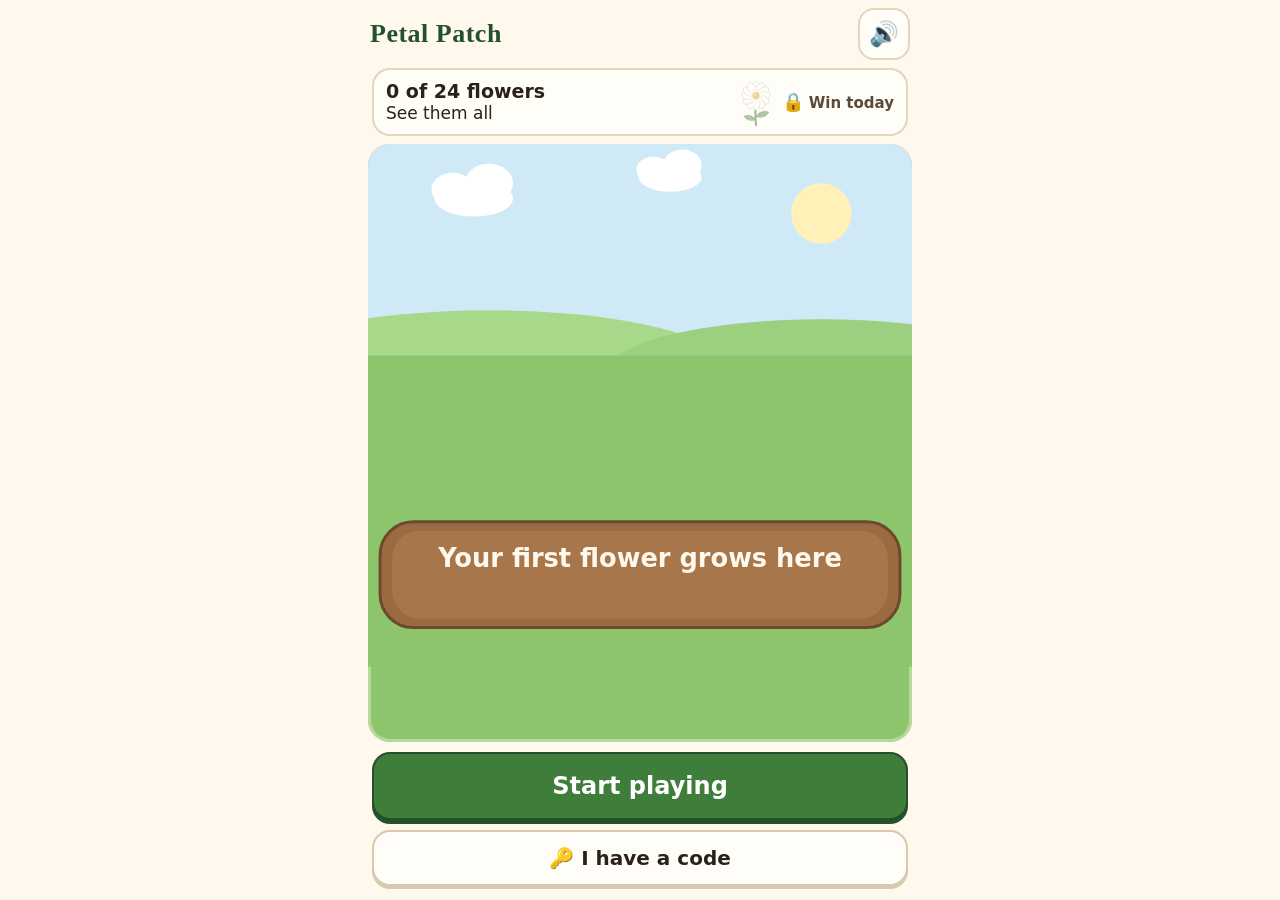
==== index.html @ f28a341d "Publish game files" ====
<!doctype html>
<html lang="en">
<head>
  <meta charset="utf-8">
  <meta name="viewport" content="width=device-width, initial-scale=1, viewport-fit=cover">
  <meta name="theme-color" content="#8cc56b">
  <meta name="robots" content="noindex">
  <title>Petal Patch</title>
  <link rel="icon" href="data:image/svg+xml,<svg xmlns='http://www.w3.org/2000/svg' viewBox='0 0 100 100'><text y='.9em' font-size='90'>🌷</text></svg>">
  <link rel="stylesheet" href="css/style.css">
</head>
<body>
  <div id="app">
    <section id="screen-garden" class="screen" aria-label="Your garden">
      <header class="topbar">
        <h1 class="brand">Petal Patch</h1>
        <div id="streak" class="streak" aria-live="polite"></div>
        <button id="mute-btn" class="icon-btn" aria-label="Sound is on. Tap to turn it off.">🔊</button>
      </header>
      <button id="collection-strip" class="collection-strip" aria-label="Your flower collection"></button>
      <div id="garden-scroll" class="garden-scroll">
        <div id="garden-scene"></div>
      </div>
      <div class="actions">
        <button id="play-btn" class="btn primary big">Start playing</button>
        <div class="row">
          <button id="chest-btn" class="btn chest-btn hidden">🎁 Today's chest</button>
          <button id="code-btn" class="btn">🔑 I have a code</button>
        </div>
      </div>
    </section>

    <section id="screen-play" class="screen hidden" aria-label="Puzzle">
      <header class="topbar">
        <button id="back-btn" class="icon-btn wide" aria-label="Back to the garden">‹ Garden</button>
        <div id="board-title" class="board-title"></div>
        <button id="mute-btn-2" class="icon-btn" aria-label="Sound">🔊</button>
      </header>
      <div class="progress" aria-hidden="true"><div id="progress-fill" class="progress-fill"></div></div>
      <div id="tip" class="tip hidden"></div>
      <div id="board-wrap" class="board-wrap">
        <div id="board" class="board"></div>
      </div>
      <div class="tray-wrap">
        <div id="tray" class="tray" aria-label="Tray"></div>
      </div>
      <div class="play-actions">
        <div id="tiles-left" class="tiles-left"></div>
        <button id="undo-btn" class="btn undo-btn">↶ Undo</button>
      </div>
    </section>

    <div id="overlay" class="overlay hidden" role="dialog" aria-modal="true">
      <div id="sheet" class="sheet"></div>
    </div>
    <div id="fx" class="fx" aria-hidden="true"></div>
  </div>
  <script type="module" src="js/app.js"></script>
</body>
</html>
---- css/style.css ----
/* Petal Patch: warm garden palette, large type, big targets (48px+). */

:root {
  --cream: #fff8ec;
  --paper: #fffdf7;
  --ink: #2b2118;
  --ink-soft: #5a4a3a;
  --leaf: #3f7d3a;
  --leaf-dark: #24502a;
  --grass: #8cc56b;
  --petal: #d9467a;
  --sun: #f5b82e;
  --soil: #7a5230;
  --sky: #cfe9f7;
  --shadow: 0 6px 18px rgba(60, 40, 20, 0.18);
  --emoji: "Apple Color Emoji", "Segoe UI Emoji", "Noto Color Emoji", "Segoe UI Symbol", sans-serif;
  --tile: 60px;
}

* { box-sizing: border-box; }

html, body {
  margin: 0;
  height: 100%;
  background: var(--cream);
  color: var(--ink);
  font-family: system-ui, -apple-system, "Segoe UI", Roboto, Arial, sans-serif;
  font-size: 20px;
  line-height: 1.35;
  -webkit-text-size-adjust: 100%;
  -webkit-tap-highlight-color: transparent;
  overscroll-behavior: none;
}

button {
  font: inherit;
  color: inherit;
  touch-action: manipulation;
  -webkit-user-select: none;
  user-select: none;
  cursor: pointer;
}

.hidden { display: none !important; }

#app {
  height: 100vh;
  height: 100dvh;
  max-width: 560px;
  margin: 0 auto;
  position: relative;
  overflow: hidden;
}

.screen {
  height: 100%;
  display: flex;
  flex-direction: column;
  padding: env(safe-area-inset-top) 0 env(safe-area-inset-bottom);
}

/* ---- top bar ---- */
.topbar {
  display: flex;
  align-items: center;
  gap: 8px;
  padding: 8px 10px;
  min-height: 64px;
}
.brand {
  font-size: 26px;
  margin: 0;
  color: var(--leaf-dark);
  letter-spacing: 0.5px;
  flex: 1;
  font-family: Georgia, "Times New Roman", serif;
}
.streak {
  font-size: 18px;
  font-weight: 700;
  color: var(--ink-soft);
  text-align: right;
  line-height: 1.15;
}
.streak b { color: #c0661a; font-size: 22px; }
.icon-btn {
  min-width: 52px;
  min-height: 52px;
  border-radius: 16px;
  border: 2px solid #e3d6bf;
  background: var(--paper);
  font-size: 24px;
  font-family: var(--emoji), system-ui;
}
.icon-btn.wide { font-family: inherit; font-size: 20px; font-weight: 700; padding: 0 14px; color: var(--leaf-dark); }
.board-title { flex: 1; text-align: center; font-weight: 800; font-size: 20px; color: var(--leaf-dark); }

/* ---- buttons ---- */
.btn {
  min-height: 56px;
  padding: 10px 18px;
  border-radius: 18px;
  border: 2px solid #d9c9ad;
  background: var(--paper);
  font-weight: 700;
  font-size: 20px;
  box-shadow: 0 3px 0 #d9c9ad;
  transition: transform 80ms ease;
}
.btn:active { transform: translateY(2px); box-shadow: 0 1px 0 #d9c9ad; }
.btn:disabled { opacity: 0.45; }
.btn.primary {
  background: var(--leaf);
  border-color: var(--leaf-dark);
  color: #fff;
  box-shadow: 0 4px 0 var(--leaf-dark);
}
.btn.primary:active { box-shadow: 0 1px 0 var(--leaf-dark); }
.btn.big { min-height: 68px; font-size: 24px; width: 100%; }
.btn.gold { background: #ffd65a; border-color: #b8860b; box-shadow: 0 4px 0 #b8860b; color: #3a2a00; }
.btn.link { background: none; border: none; box-shadow: none; color: var(--ink-soft); text-decoration: underline; font-weight: 600; }

.actions {
  padding: 10px 12px 14px;
  display: flex;
  flex-direction: column;
  gap: 10px;
  background: linear-gradient(to bottom, rgba(255, 248, 236, 0), var(--cream) 18%);
}
.actions .row { display: flex; gap: 10px; }
.actions .row .btn { flex: 1; }
.chest-btn { background: #fff1c2; border-color: #d8a92e; box-shadow: 0 3px 0 #d8a92e; animation: nudge 2.4s ease-in-out infinite; }
#play-btn { animation: breathe 2.8s ease-in-out infinite; }

@keyframes breathe { 0%, 100% { transform: scale(1); } 50% { transform: scale(1.025); } }
@keyframes nudge { 0%, 88%, 100% { transform: rotate(0); } 92% { transform: rotate(-3deg); } 96% { transform: rotate(3deg); } }

/* ---- collection strip ---- */
.collection-strip {
  margin: 0 12px 8px;
  padding: 8px 12px;
  min-height: 64px;
  display: flex;
  align-items: center;
  gap: 10px;
  border-radius: 18px;
  border: 2px solid #e3d6bf;
  background: var(--paper);
  text-align: left;
}
.collection-strip .label { flex: 1; font-size: 17px; line-height: 1.2; }
.collection-strip .label b { font-size: 19px; display: block; }
.collection-strip .next { display: flex; align-items: center; gap: 6px; font-size: 15px; font-weight: 700; color: var(--ink-soft); }
.collection-strip svg { width: 40px; height: 48px; }
.locked-flower { opacity: 0.55; filter: saturate(0.7); }
.lock { font-family: var(--emoji); font-size: 18px; }

/* ---- garden ---- */
.garden-scroll {
  flex: 1;
  overflow-y: auto;
  -webkit-overflow-scrolling: touch;
  margin: 0 8px;
  border-radius: 22px;
  box-shadow: inset 0 0 0 3px #b9d89f;
  background: var(--grass);
}
.garden-svg { display: block; }
.bloom { transform-box: fill-box; transform-origin: 50% 100%; animation: bloom 1s cubic-bezier(0.2, 1.5, 0.4, 1) both; }
@keyframes bloom { 0% { transform: scale(0) rotate(-20deg); opacity: 0; } 60% { opacity: 1; } 100% { transform: scale(1) rotate(0); opacity: 1; } }
.visitor.arrive { transform-box: fill-box; transform-origin: 50% 100%; animation: hop 1.2s ease-out 0.4s both; }
@keyframes hop { 0% { transform: translateY(-80px) scale(0.4); opacity: 0; } 50% { transform: translateY(6px) scale(1.1); opacity: 1; } 70% { transform: translateY(-10px); } 100% { transform: none; } }
.firefly { animation: twinkle 3s ease-in-out infinite; }
@keyframes twinkle { 0%, 100% { opacity: 0.2; } 50% { opacity: 1; } }

/* ---- play screen ---- */
.progress { height: 12px; margin: 0 14px; background: #eadfca; border-radius: 6px; overflow: hidden; }
.progress-fill { height: 100%; width: 0; background: linear-gradient(90deg, #7cc35a, #3f7d3a); border-radius: 6px; transition: width 300ms ease; }
.tip {
  margin: 8px 14px 0;
  padding: 10px 14px;
  background: #fff1c2;
  border: 2px solid #e8c45a;
  border-radius: 16px;
  font-size: 19px;
  font-weight: 600;
  text-align: center;
}
.board-wrap { flex: 1; position: relative; display: flex; align-items: center; justify-content: center; padding: 8px; min-height: 0; }
.board { position: relative; }

.tile {
  position: absolute;
  width: var(--tile);
  height: var(--tile);
  padding: 0;
  border-radius: 22%;
  border: 2px solid rgba(70, 45, 20, 0.35);
  background: var(--bg, #fff);
  box-shadow: 0 5px 0 rgba(110, 74, 40, 0.55), 0 7px 10px rgba(60, 40, 20, 0.25);
  display: flex;
  align-items: center;
  justify-content: center;
  transition: filter 220ms ease, transform 160ms ease, opacity 160ms ease;
}
.tile .face, .slot-tile .face {
  font-family: var(--emoji);
  font-size: calc(var(--tile) * 0.62);
  line-height: 1;
  pointer-events: none;
}
.tile.covered { filter: brightness(0.66) saturate(0.5); }
.tile.exposed:active { transform: scale(0.94); }
.tile.gone { opacity: 0; pointer-events: none; transform: scale(0.6); }
.tile.reveal { animation: reveal 380ms ease-out; }
@keyframes reveal { 0% { filter: brightness(0.66) saturate(0.5); transform: scale(0.96); } 60% { transform: scale(1.06); } 100% { filter: none; transform: none; } }
.tile.shake { animation: shake 300ms ease; }
@keyframes shake { 0%, 100% { transform: translateX(0); } 25% { transform: translateX(-4px); } 75% { transform: translateX(4px); } }
.board.teach .tile.exposed { animation: glow 1.6s ease-in-out infinite; }
@keyframes glow { 0%, 100% { box-shadow: 0 5px 0 rgba(110, 74, 40, 0.55), 0 0 0 0 rgba(245, 184, 46, 0); } 50% { box-shadow: 0 5px 0 rgba(110, 74, 40, 0.55), 0 0 0 6px rgba(245, 184, 46, 0.7); } }

.tray-wrap { padding: 6px 10px 4px; }
.tray {
  --slot: 46px;
  display: grid;
  grid-template-columns: repeat(7, var(--slot));
  justify-content: center;
  gap: 5px;
  padding: 8px;
  border-radius: 20px;
  background: #b98a5a;
  box-shadow: inset 0 4px 0 rgba(0, 0, 0, 0.18), 0 2px 0 #8a6238;
  border: 2px solid #8a6238;
}
.tray.danger { background: #c9705a; border-color: #9a4030; }
.tray.shake { animation: shake 400ms ease; }
.slot {
  width: var(--slot);
  height: var(--slot);
  border-radius: 14px;
  background: rgba(70, 40, 15, 0.28);
  position: relative;
}
.slot-tile {
  --tile: var(--slot);
  position: absolute;
  inset: 0;
  border-radius: 14px;
  background: var(--bg, #fff);
  border: 2px solid rgba(70, 45, 20, 0.35);
  display: flex;
  align-items: center;
  justify-content: center;
}
.slot-tile .face { font-size: calc(var(--slot) * 0.66); }
.slot-tile.pop { animation: pop 340ms ease-in forwards; z-index: 3; }
@keyframes pop { 0% { transform: scale(1); } 40% { transform: scale(1.3); filter: brightness(1.25); } 100% { transform: scale(0); opacity: 0; } }

.play-actions { display: flex; align-items: center; gap: 10px; padding: 8px 12px 12px; }
.tiles-left { flex: 1; font-size: 18px; color: var(--ink-soft); font-weight: 600; }
.undo-btn { min-width: 150px; }

/* ---- overlay sheets ---- */
.overlay {
  position: absolute;
  inset: 0;
  background: rgba(43, 33, 24, 0.45);
  display: flex;
  align-items: flex-end;
  justify-content: center;
  z-index: 50;
  animation: fade 200ms ease;
}
@keyframes fade { from { opacity: 0; } to { opacity: 1; } }
.sheet {
  width: 100%;
  max-height: 92%;
  overflow-y: auto;
  background: var(--paper);
  border-radius: 28px 28px 0 0;
  padding: 22px 20px calc(20px + env(safe-area-inset-bottom));
  box-shadow: var(--shadow);
  text-align: center;
  animation: rise 320ms cubic-bezier(0.2, 1.2, 0.4, 1);
}
@keyframes rise { from { transform: translateY(40%); } to { transform: none; } }
.sheet h2 { font-size: 30px; margin: 4px 0 10px; color: var(--leaf-dark); font-family: Georgia, "Times New Roman", serif; }
.sheet p { margin: 8px 0; font-size: 20px; }
.sheet .big-flower { width: 140px; height: 168px; }
.sheet .stack { display: flex; flex-direction: column; gap: 10px; margin-top: 16px; }
.sheet .row2 { display: flex; gap: 10px; }
.sheet .row2 .btn { flex: 1; }
.sheet .note { font-size: 17px; color: var(--ink-soft); }
.sheet .news { background: #f1f8e9; border: 2px solid #b9d89f; border-radius: 16px; padding: 10px 12px; margin: 10px 0; font-weight: 600; }
.sheet .news.gold { background: #fff6d0; border-color: #e8c45a; }
.sheet .flower-row { display: flex; justify-content: center; gap: 6px; }
.sheet .flower-row svg { width: 110px; height: 132px; }

.sphinx { width: 200px; height: 150px; }
.riddle {
  font-size: 24px;
  font-weight: 700;
  line-height: 1.3;
  background: #fff6e0;
  border: 2px dashed #d9b86a;
  border-radius: 18px;
  padding: 14px;
  margin: 10px 0;
}
.draft-tag {
  display: inline-block;
  font-size: 13px;
  font-weight: 800;
  letter-spacing: 1px;
  color: #fff;
  background: #c0392b;
  border-radius: 6px;
  padding: 2px 8px;
  margin-bottom: 6px;
}
.answer-row { display: flex; gap: 12px; }
.answer-row .btn { flex: 1; min-height: 72px; font-size: 26px; }
.verdict { font-size: 26px; font-weight: 800; margin: 6px 0; }
.verdict.good { color: var(--leaf); }
.verdict.soft { color: #b0562a; }
.chest { width: 150px; height: 125px; }
.chest.open .chest-glow { animation: glowpulse 1.2s ease-in-out infinite; transform-origin: 60px 46px; }
@keyframes glowpulse { 0%, 100% { opacity: 0.6; } 50% { opacity: 1; } }
.visitor-big { font-family: var(--emoji); font-size: 72px; line-height: 1.1; animation: hop 1s ease-out both; }

.code-input {
  width: 100%;
  min-height: 64px;
  font-size: 28px;
  font-weight: 800;
  text-align: center;
  letter-spacing: 2px;
  text-transform: uppercase;
  border: 3px solid #d9c9ad;
  border-radius: 18px;
  padding: 8px;
  background: #fff;
  color: var(--ink);
}
.code-input:focus { outline: none; border-color: var(--leaf); }
.msg-bad { color: #a8321f; font-weight: 700; }

/* collection */
.set-block { text-align: left; margin: 14px 0; }
.set-block h3 { margin: 0 0 6px; font-size: 21px; }
.set-block h3 small { font-weight: 600; color: var(--ink-soft); font-size: 16px; }
.set-grid { display: grid; grid-template-columns: repeat(4, 1fr); gap: 6px; }
.set-grid figure { margin: 0; text-align: center; font-size: 14px; line-height: 1.15; font-weight: 600; }
.set-grid svg { width: 100%; height: auto; max-height: 90px; }
.set-grid .unknown { opacity: 0.3; filter: grayscale(1); }
.visitor-grid { display: flex; flex-wrap: wrap; gap: 6px; font-family: var(--emoji); font-size: 36px; }
.visitor-grid .unknown { opacity: 0.2; filter: grayscale(1); }

/* effects */
.fx { position: absolute; inset: 0; pointer-events: none; z-index: 60; overflow: hidden; }
.spark { position: absolute; width: 14px; height: 14px; border-radius: 50% 0; }
.petal-fall { position: absolute; top: -30px; width: 18px; height: 12px; border-radius: 50% 50% 50% 0; animation: fall linear forwards; }
@keyframes fall { to { transform: translateY(110vh) rotate(720deg); } }
.cheer {
  position: absolute;
  font-size: 30px;
  font-weight: 900;
  color: #fff;
  -webkit-text-stroke: 1.5px #7a3a12;
  text-shadow: 0 3px 0 #7a3a12;
  animation: cheer 900ms ease-out forwards;
  white-space: nowrap;
  font-family: Georgia, "Times New Roman", serif;
}
@keyframes cheer { 0% { transform: translate(-50%, 10px) scale(0.6); opacity: 0; } 25% { transform: translate(-50%, -6px) scale(1.15); opacity: 1; } 100% { transform: translate(-50%, -46px) scale(1); opacity: 0; } }

@media (prefers-reduced-motion: reduce) {
  *, *::before, *::after { animation-duration: 1ms !important; animation-iteration-count: 1 !important; transition-duration: 1ms !important; }
}

@media (max-height: 640px) {
  .topbar { min-height: 56px; padding: 4px 10px; }
  .collection-strip { min-height: 56px; }
}
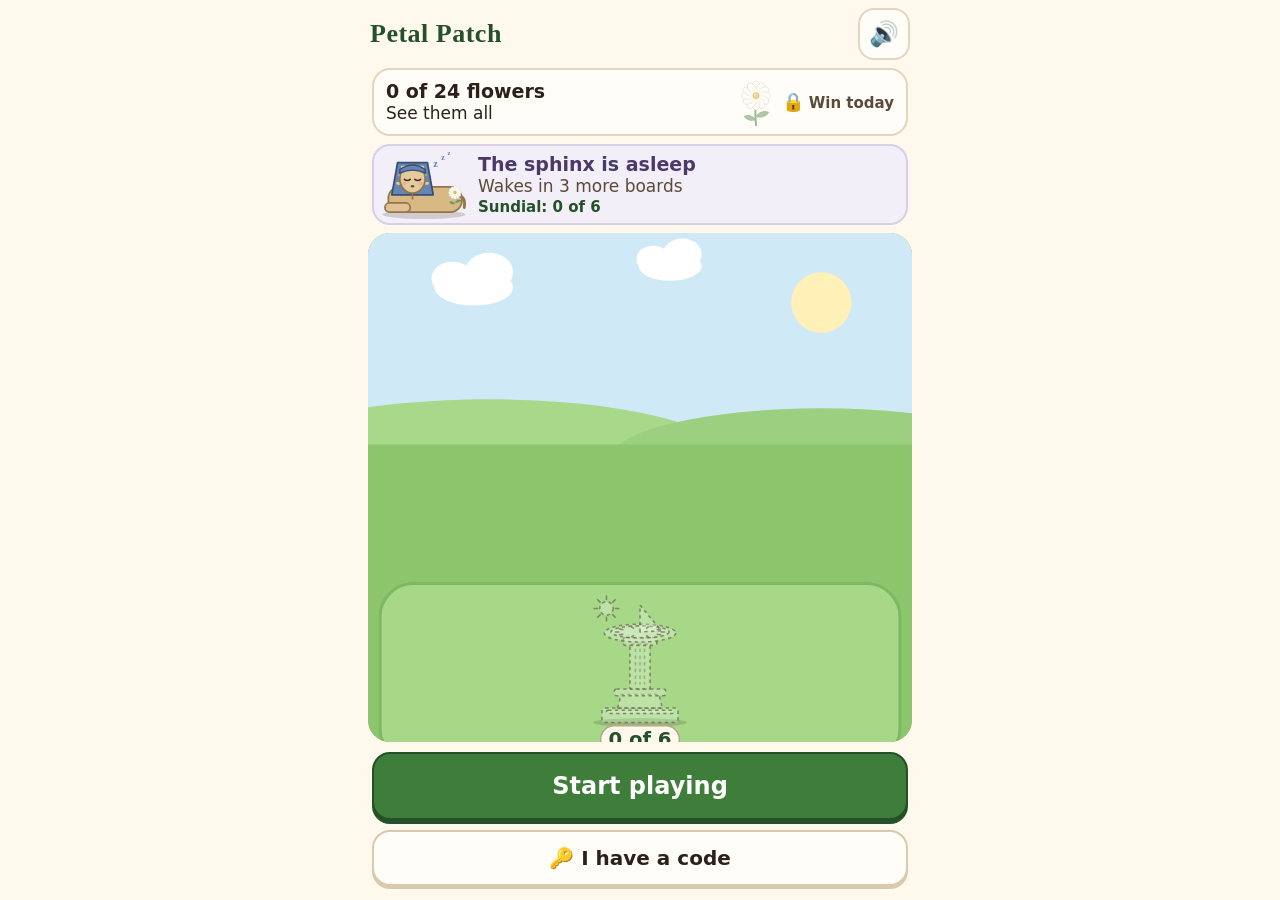
==== commit 86c28179: "Publish game files" ====
--- a/index.html
+++ b/index.html
@@ -18,6 +18,7 @@
         <button id="mute-btn" class="icon-btn" aria-label="Sound is on. Tap to turn it off.">🔊</button>
       </header>
       <button id="collection-strip" class="collection-strip" aria-label="Your flower collection"></button>
+      <button id="sphinx-btn" class="sphinx-strip" aria-label="The garden sphinx"></button>
       <div id="garden-scroll" class="garden-scroll">
         <div id="garden-scene"></div>
       </div>
--- a/css/style.css
+++ b/css/style.css
@@ -155,6 +155,56 @@
 .locked-flower { opacity: 0.55; filter: saturate(0.7); }
 .lock { font-family: var(--emoji); font-size: 18px; }
 
+/* ---- sphinx corner ---- */
+.sphinx-strip {
+  margin: 0 12px 8px;
+  padding: 4px 12px 4px 4px;
+  min-height: 76px;
+  display: flex;
+  align-items: center;
+  gap: 8px;
+  border-radius: 18px;
+  border: 2px solid #d9cfe6;
+  background: #f3eff8;
+  text-align: left;
+}
+.sphinx-strip .sphinx { width: 92px; height: 69px; flex: none; }
+.sphinx-strip .sx-text { flex: 1; display: flex; flex-direction: column; line-height: 1.2; font-size: 17px; color: var(--ink-soft); }
+.sphinx-strip .sx-text b { font-size: 19px; color: #4a3a6a; }
+.sphinx-strip .sx-text small { font-size: 15px; font-weight: 700; color: var(--leaf-dark); margin-top: 2px; }
+.sphinx-strip.awake {
+  background: #fff1c2;
+  border-color: #d8a92e;
+  box-shadow: 0 3px 0 #d8a92e;
+  animation: awakeglow 2.2s ease-in-out infinite;
+}
+.sphinx-strip.awake .sx-text b { color: #8a4a00; font-size: 21px; }
+.sphinx-strip.awake .sphinx { animation: bob 1.8s ease-in-out infinite; }
+.sphinx-strip:active { transform: translateY(2px); }
+@keyframes awakeglow { 0%, 100% { box-shadow: 0 3px 0 #d8a92e, 0 0 0 0 rgba(245, 184, 46, 0); } 50% { box-shadow: 0 3px 0 #d8a92e, 0 0 0 6px rgba(245, 184, 46, 0.45); } }
+@keyframes bob { 0%, 100% { transform: translateY(0); } 50% { transform: translateY(-4px); } }
+.sphinx.asleep { filter: saturate(0.75); }
+.zzz text { animation: zfloat 3s ease-in-out infinite; }
+.zzz text:nth-child(2) { animation-delay: 0.5s; }
+.zzz text:nth-child(3) { animation-delay: 1s; }
+@keyframes zfloat { 0%, 100% { opacity: 0.25; } 50% { opacity: 1; } }
+
+/* ---- sculptures ---- */
+.sc-ghost { opacity: 0.7; }
+.sc-ghost * { fill: rgba(255, 255, 255, 0.35); stroke: #6b6355; stroke-dasharray: 3 3; stroke-width: 1.4; }
+.sc-new { transform-box: fill-box; transform-origin: 50% 100%; animation: drop 0.9s cubic-bezier(0.2, 1.4, 0.4, 1) 0.35s both; }
+@keyframes drop { 0% { transform: translateY(-40px); opacity: 0; } 60% { opacity: 1; } 100% { transform: none; opacity: 1; } }
+.sheet .sx-pair { display: flex; justify-content: center; align-items: flex-end; gap: 4px; }
+.sheet .sx-pair .sphinx { width: 170px; height: 128px; }
+.sheet .sx-goal { width: 90px; height: 108px; }
+.sheet .sx-art .sculpture { width: 150px; height: 180px; }
+.sheet .sx-visit { animation: nudge 2.4s ease-in-out infinite; }
+.sheet .news.sphinx-news { background: #fff1c2; border-color: #d8a92e; }
+.sculpture-grid { display: grid; grid-template-columns: repeat(3, 1fr); gap: 8px; }
+.sculpture-grid figure { margin: 0; text-align: center; font-size: 16px; line-height: 1.25; font-weight: 600; color: var(--ink-soft); }
+.sculpture-grid figure b { color: var(--ink); font-size: 17px; }
+.sculpture-grid svg { width: 100%; height: auto; max-height: 120px; }
+
 /* ---- garden ---- */
 .garden-scroll {
   flex: 1;
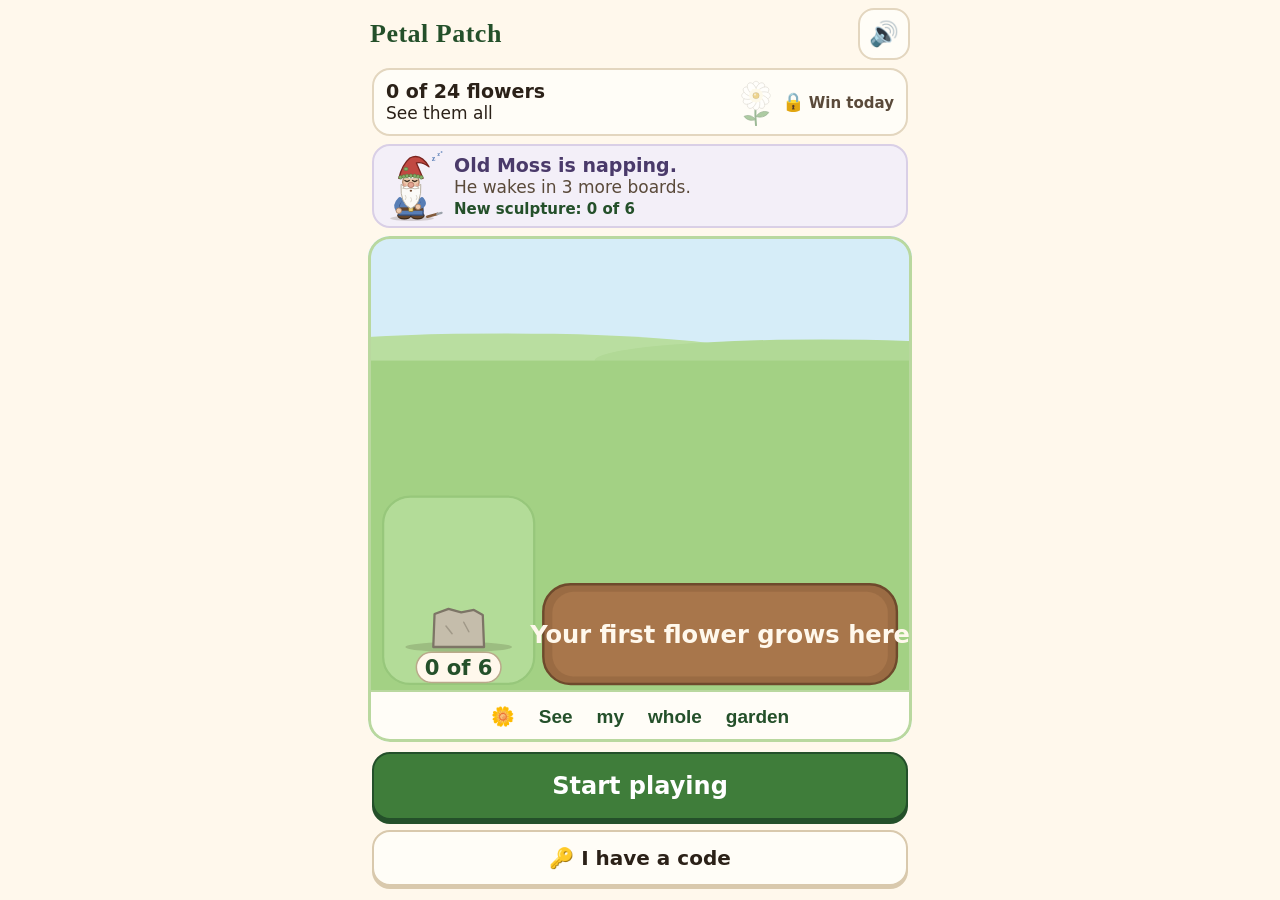
==== commit 16c0630d: "Publish game files" ====
--- a/index.html
+++ b/index.html
@@ -18,9 +18,10 @@
         <button id="mute-btn" class="icon-btn" aria-label="Sound is on. Tap to turn it off.">🔊</button>
       </header>
       <button id="collection-strip" class="collection-strip" aria-label="Your flower collection"></button>
-      <button id="sphinx-btn" class="sphinx-strip" aria-label="The garden sphinx"></button>
+      <button id="sphinx-btn" class="sphinx-strip" aria-label="Old Moss the garden gnome"></button>
       <div id="garden-scroll" class="garden-scroll">
         <div id="garden-scene"></div>
+        <button id="whole-btn" class="whole-btn">🌼 See my whole garden</button>
       </div>
       <div class="actions">
         <button id="play-btn" class="btn primary big">Start playing</button>
@@ -51,6 +52,19 @@
       </div>
     </section>
 
+    <section id="screen-whole" class="screen whole hidden" aria-label="Your whole garden">
+      <header class="topbar">
+        <div class="whole-title"><b>My whole garden</b><span id="whole-count"></span></div>
+        <button id="whole-close" class="icon-btn wide" aria-label="Close the whole garden">✕ Close</button>
+      </header>
+      <p class="whole-hint">Tap anything to see its name.</p>
+      <div id="whole-scroll" class="whole-scroll">
+        <div id="whole-scene"></div>
+        <div id="whole-name" class="whole-name hidden" aria-live="polite"></div>
+        <button id="whole-close-2" class="btn primary big whole-close-2">Back to my garden</button>
+      </div>
+    </section>
+
     <div id="overlay" class="overlay hidden" role="dialog" aria-modal="true">
       <div id="sheet" class="sheet"></div>
     </div>
--- a/css/style.css
+++ b/css/style.css
@@ -155,7 +155,7 @@
 .locked-flower { opacity: 0.55; filter: saturate(0.7); }
 .lock { font-family: var(--emoji); font-size: 18px; }
 
-/* ---- sphinx corner ---- */
+/* ---- the question-asker's corner (Old Moss in the garden skin) ---- */
 .sphinx-strip {
   margin: 0 12px 8px;
   padding: 4px 12px 4px 4px;
@@ -168,7 +168,7 @@
   background: #f3eff8;
   text-align: left;
 }
-.sphinx-strip .sphinx { width: 92px; height: 69px; flex: none; }
+.sphinx-strip .gnome { width: 68px; height: 72px; flex: none; }
 .sphinx-strip .sx-text { flex: 1; display: flex; flex-direction: column; line-height: 1.2; font-size: 17px; color: var(--ink-soft); }
 .sphinx-strip .sx-text b { font-size: 19px; color: #4a3a6a; }
 .sphinx-strip .sx-text small { font-size: 15px; font-weight: 700; color: var(--leaf-dark); margin-top: 2px; }
@@ -179,23 +179,27 @@
   animation: awakeglow 2.2s ease-in-out infinite;
 }
 .sphinx-strip.awake .sx-text b { color: #8a4a00; font-size: 21px; }
-.sphinx-strip.awake .sphinx { animation: bob 1.8s ease-in-out infinite; }
+.sphinx-strip.awake .gnome { animation: bob 1.8s ease-in-out infinite; }
 .sphinx-strip:active { transform: translateY(2px); }
 @keyframes awakeglow { 0%, 100% { box-shadow: 0 3px 0 #d8a92e, 0 0 0 0 rgba(245, 184, 46, 0); } 50% { box-shadow: 0 3px 0 #d8a92e, 0 0 0 6px rgba(245, 184, 46, 0.45); } }
 @keyframes bob { 0%, 100% { transform: translateY(0); } 50% { transform: translateY(-4px); } }
-.sphinx.asleep { filter: saturate(0.75); }
+.gnome.asleep { filter: saturate(0.8); }
 .zzz text { animation: zfloat 3s ease-in-out infinite; }
 .zzz text:nth-child(2) { animation-delay: 0.5s; }
 .zzz text:nth-child(3) { animation-delay: 1s; }
 @keyframes zfloat { 0%, 100% { opacity: 0.25; } 50% { opacity: 1; } }
 
 /* ---- sculptures ---- */
-.sc-ghost { opacity: 0.7; }
-.sc-ghost * { fill: rgba(255, 255, 255, 0.35); stroke: #6b6355; stroke-dasharray: 3 3; stroke-width: 1.4; }
 .sc-new { transform-box: fill-box; transform-origin: 50% 100%; animation: drop 0.9s cubic-bezier(0.2, 1.4, 0.4, 1) 0.35s both; }
 @keyframes drop { 0% { transform: translateY(-40px); opacity: 0; } 60% { opacity: 1; } 100% { transform: none; opacity: 1; } }
 .sheet .sx-pair { display: flex; justify-content: center; align-items: flex-end; gap: 4px; }
-.sheet .sx-pair .sphinx { width: 170px; height: 128px; }
+.sheet .sx-pair .gnome { width: 124px; height: 130px; }
+.sheet > .gnome { width: 110px; height: 115px; }
+.sheet .sx-art .covered.shiver { animation: shiver 0.5s ease-in-out 0.3s 2; transform-origin: 50% 100%; }
+@keyframes shiver { 0%, 100% { transform: rotate(0); } 25% { transform: rotate(-3deg); } 75% { transform: rotate(3deg); } }
+.sheet .sx-art .unveil { animation: unveil 0.8s cubic-bezier(0.2, 1.4, 0.4, 1) both; }
+@keyframes unveil { 0% { transform: scale(0.6); opacity: 0; } 100% { transform: none; opacity: 1; } }
+.sheet .reveal-name { font-size: 34px; margin: 6px 0 4px; }
 .sheet .sx-goal { width: 90px; height: 108px; }
 .sheet .sx-art .sculpture { width: 150px; height: 180px; }
 .sheet .sx-visit { animation: nudge 2.4s ease-in-out infinite; }
@@ -204,18 +208,63 @@
 .sculpture-grid figure { margin: 0; text-align: center; font-size: 16px; line-height: 1.25; font-weight: 600; color: var(--ink-soft); }
 .sculpture-grid figure b { color: var(--ink); font-size: 17px; }
 .sculpture-grid svg { width: 100%; height: auto; max-height: 120px; }
+.sculpture-grid .covered.unknown { opacity: 0.35; }
 
 /* ---- garden ---- */
 .garden-scroll {
   flex: 1;
-  overflow-y: auto;
-  -webkit-overflow-scrolling: touch;
+  min-height: 120px;
+  position: relative;
+  overflow: hidden;
   margin: 0 8px;
   border-radius: 22px;
-  box-shadow: inset 0 0 0 3px #b9d89f;
-  background: var(--grass);
-}
+  background: #d6edf8;
+  cursor: pointer;
+}
+.garden-scroll::after { content: ""; position: absolute; inset: 0; border-radius: 22px; box-shadow: inset 0 0 0 3px #b9d89f; pointer-events: none; }
+#garden-scene { position: absolute; inset: 0 0 52px 0; }
+#garden-scene .garden-svg { width: 100%; height: 100%; }
 .garden-svg { display: block; }
+.whole-btn {
+  position: absolute;
+  left: 0;
+  right: 0;
+  bottom: 0;
+  height: 52px;
+  border: none;
+  border-top: 2px solid #b9d89f;
+  background: var(--paper);
+  color: var(--leaf-dark);
+  font-size: 19px;
+  font-weight: 800;
+  font-family: var(--emoji), system-ui;
+}
+.whole-btn:active { background: #f1f8e9; }
+.whole-btn.news { animation: nudge 2.4s ease-in-out infinite; background: #fff1c2; border-color: #d8a92e; }
+
+/* ---- the whole garden ---- */
+.screen.whole { position: absolute; inset: 0; z-index: 40; background: var(--cream); }
+.whole-title { flex: 1; display: flex; flex-direction: column; line-height: 1.2; }
+.whole-title b { font-size: 24px; color: var(--leaf-dark); font-family: Georgia, "Times New Roman", serif; }
+.whole-title span { font-size: 16px; color: var(--ink-soft); font-weight: 600; }
+.whole-hint { margin: 0 14px 6px; font-size: 16px; color: var(--ink-soft); }
+.whole-scroll { flex: 1; overflow-y: auto; -webkit-overflow-scrolling: touch; position: relative; padding: 0 8px 16px; }
+#whole-scene { border-radius: 22px; overflow: hidden; box-shadow: inset 0 0 0 3px #b9d89f; background: #d6edf8; }
+#whole-scene .item { cursor: pointer; }
+.whole-name {
+  position: absolute;
+  transform: translate(-50%, -100%);
+  background: var(--ink);
+  color: #fff;
+  font-weight: 800;
+  font-size: 19px;
+  padding: 6px 14px;
+  border-radius: 14px;
+  white-space: nowrap;
+  pointer-events: none;
+  z-index: 2;
+}
+.whole-close-2 { margin-top: 12px; }
 .bloom { transform-box: fill-box; transform-origin: 50% 100%; animation: bloom 1s cubic-bezier(0.2, 1.5, 0.4, 1) both; }
 @keyframes bloom { 0% { transform: scale(0) rotate(-20deg); opacity: 0; } 60% { opacity: 1; } 100% { transform: scale(1) rotate(0); opacity: 1; } }
 .visitor.arrive { transform-box: fill-box; transform-origin: 50% 100%; animation: hop 1.2s ease-out 0.4s both; }
@@ -346,7 +395,7 @@
 .sheet .flower-row { display: flex; justify-content: center; gap: 6px; }
 .sheet .flower-row svg { width: 110px; height: 132px; }
 
-.sphinx { width: 200px; height: 150px; }
+.gnome { width: 124px; height: 130px; }
 .riddle {
   font-size: 24px;
   font-weight: 700;
@@ -428,7 +477,11 @@
   *, *::before, *::after { animation-duration: 1ms !important; animation-iteration-count: 1 !important; transition-duration: 1ms !important; }
 }
 
-@media (max-height: 640px) {
+@media (max-height: 700px) {
   .topbar { min-height: 56px; padding: 4px 10px; }
-  .collection-strip { min-height: 56px; }
-}
+  .collection-strip { min-height: 56px; margin-bottom: 6px; }
+  .sphinx-strip { min-height: 64px; margin-bottom: 6px; }
+  .sphinx-strip .gnome { width: 56px; height: 60px; }
+  .actions { padding: 8px 12px 10px; gap: 8px; }
+  .btn.big { min-height: 60px; }
+}
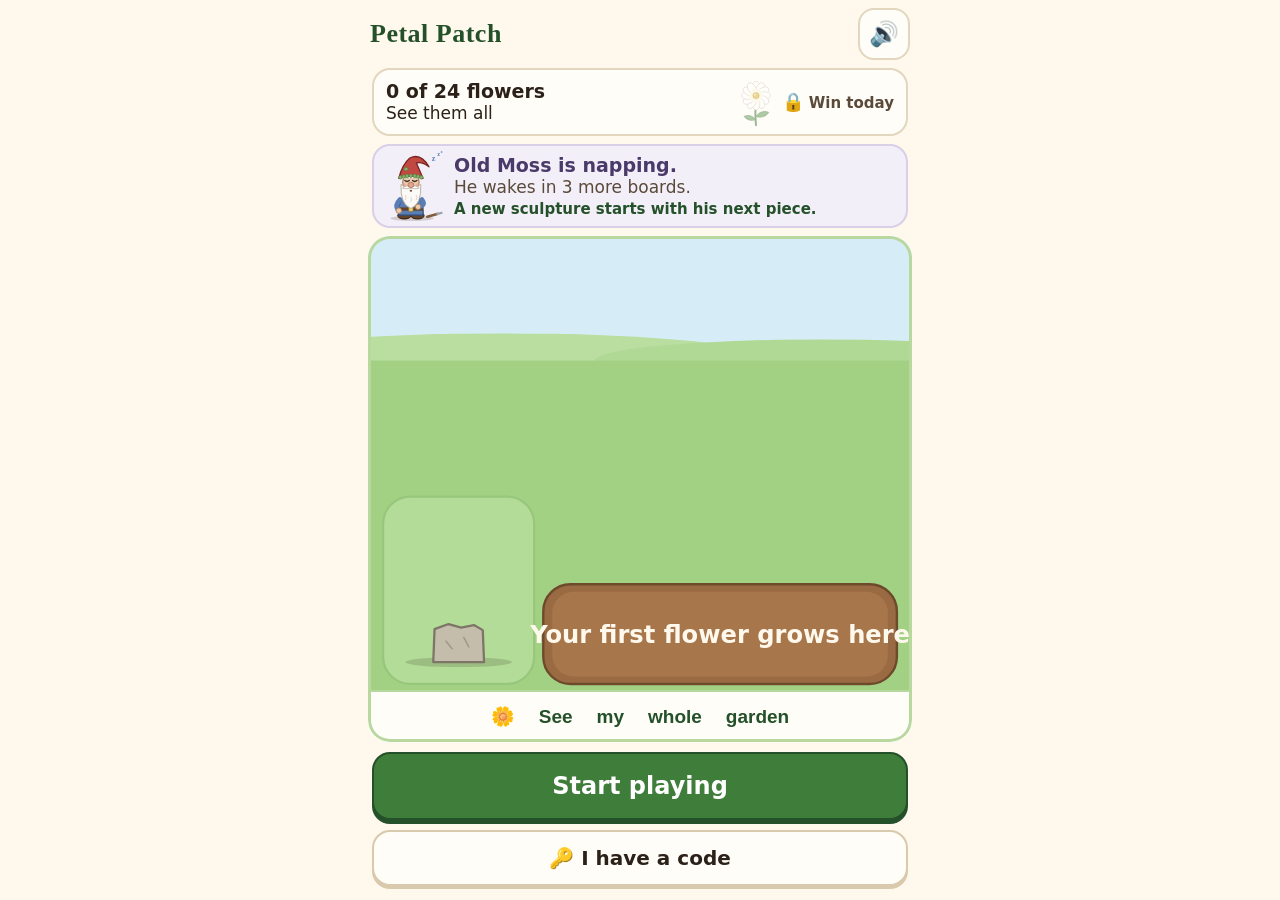
==== commit 57f9cba9: "Publish game files" ====
--- a/index.html
+++ b/index.html
@@ -10,10 +10,15 @@
   <link rel="stylesheet" href="css/style.css">
 </head>
 <body>
+  <div id="test-banner" class="test-banner hidden" role="status">
+    <span><b>Test mode</b> <span id="test-day"></span></span>
+    <button id="test-tools" class="test-btn">Tools</button>
+    <button id="test-exit" class="test-btn">Exit</button>
+  </div>
   <div id="app">
     <section id="screen-garden" class="screen" aria-label="Your garden">
       <header class="topbar">
-        <h1 class="brand">Petal Patch</h1>
+        <h1 id="brand" class="brand">Petal Patch</h1>
         <div id="streak" class="streak" aria-live="polite"></div>
         <button id="mute-btn" class="icon-btn" aria-label="Sound is on. Tap to turn it off.">🔊</button>
       </header>
@@ -54,7 +59,7 @@
 
     <section id="screen-whole" class="screen whole hidden" aria-label="Your whole garden">
       <header class="topbar">
-        <div class="whole-title"><b>My whole garden</b><span id="whole-count"></span></div>
+        <div class="whole-title"><b>My whole garden</b></div>
         <button id="whole-close" class="icon-btn wide" aria-label="Close the whole garden">✕ Close</button>
       </header>
       <p class="whole-hint">Tap anything to see its name.</p>
--- a/css/style.css
+++ b/css/style.css
@@ -68,6 +68,8 @@
   min-height: 64px;
 }
 .brand {
+  -webkit-user-select: none;
+  user-select: none;
   font-size: 26px;
   margin: 0;
   color: var(--leaf-dark);
@@ -192,6 +194,7 @@
 /* ---- sculptures ---- */
 .sc-new { transform-box: fill-box; transform-origin: 50% 100%; animation: drop 0.9s cubic-bezier(0.2, 1.4, 0.4, 1) 0.35s both; }
 @keyframes drop { 0% { transform: translateY(-40px); opacity: 0; } 60% { opacity: 1; } 100% { transform: none; opacity: 1; } }
+.sc-grow { transform-box: fill-box; transform-origin: 50% 100%; animation: grow 1.2s ease-out 0.35s both; }
 .sheet .sx-pair { display: flex; justify-content: center; align-items: flex-end; gap: 4px; }
 .sheet .sx-pair .gnome { width: 124px; height: 130px; }
 .sheet > .gnome { width: 110px; height: 115px; }
@@ -267,6 +270,11 @@
 .whole-close-2 { margin-top: 12px; }
 .bloom { transform-box: fill-box; transform-origin: 50% 100%; animation: bloom 1s cubic-bezier(0.2, 1.5, 0.4, 1) both; }
 @keyframes bloom { 0% { transform: scale(0) rotate(-20deg); opacity: 0; } 60% { opacity: 1; } 100% { transform: scale(1) rotate(0); opacity: 1; } }
+/* A new flower: a little sprout comes up, then the flower grows into place. */
+.grow { transform-box: fill-box; transform-origin: 50% 100%; animation: grow 1.4s ease-out both; }
+@keyframes grow { 0%, 22% { transform: scale(0.2, 0); opacity: 0; } 45% { transform: scale(0.35, 0.4); opacity: 1; } 100% { transform: none; opacity: 1; } }
+.sprout-tip { transform-box: fill-box; transform-origin: 50% 100%; animation: sprouttip 1.4s ease-out both; }
+@keyframes sprouttip { 0% { transform: scale(0); opacity: 0; } 18% { transform: scale(1); opacity: 1; } 40% { opacity: 1; } 55%, 100% { transform: scale(1); opacity: 0; } }
 .visitor.arrive { transform-box: fill-box; transform-origin: 50% 100%; animation: hop 1.2s ease-out 0.4s both; }
 @keyframes hop { 0% { transform: translateY(-80px) scale(0.4); opacity: 0; } 50% { transform: translateY(6px) scale(1.1); opacity: 1; } 70% { transform: translateY(-10px); } 100% { transform: none; } }
 .firefly { animation: twinkle 3s ease-in-out infinite; }
@@ -286,7 +294,7 @@
   text-align: center;
 }
 .board-wrap { flex: 1; position: relative; display: flex; align-items: center; justify-content: center; padding: 8px; min-height: 0; }
-.board { position: relative; }
+.board { position: relative; isolation: isolate; } /* tiles stack among themselves, never above a sheet */
 
 .tile {
   position: absolute;
@@ -485,3 +493,32 @@
   .actions { padding: 8px 12px 10px; gap: 8px; }
   .btn.big { min-height: 60px; }
 }
+
+/* ---- the owner's test mode ---- */
+.test-banner {
+  position: fixed;
+  top: 0;
+  left: 0;
+  right: 0;
+  z-index: 90;
+  height: 44px;
+  display: flex;
+  align-items: center;
+  gap: 8px;
+  padding: 0 8px 0 12px;
+  background: #3a2a6e;
+  color: #fff;
+  font-size: 17px;
+}
+.test-banner > span { flex: 1; white-space: nowrap; overflow: hidden; text-overflow: ellipsis; }
+.test-banner #test-day { font-size: 14px; opacity: 0.85; }
+.test-btn { min-height: 36px; padding: 2px 14px; border-radius: 12px; border: 2px solid #fff; background: transparent; color: #fff; font-weight: 700; font-size: 17px; }
+body.testing #app { height: calc(100vh - 44px); height: calc(100dvh - 44px); margin-top: 44px; }
+.test-panel { text-align: left; display: flex; flex-direction: column; gap: 10px; margin-bottom: 14px; }
+.test-panel h3 { margin: 12px 0 0; font-size: 19px; color: var(--leaf-dark); }
+.test-grid { display: grid; grid-template-columns: repeat(6, 1fr); gap: 6px; }
+.test-grid .btn { padding: 6px 0; min-height: 52px; }
+.test-row { display: flex; gap: 8px; }
+.test-row input { flex: 1; min-width: 0; min-height: 52px; font: inherit; font-size: 18px; padding: 6px 10px; border-radius: 14px; border: 2px solid #d9c9ad; background: #fff; }
+.test-row .btn { flex: none; }
+.test-row.test-col { flex-direction: column; }
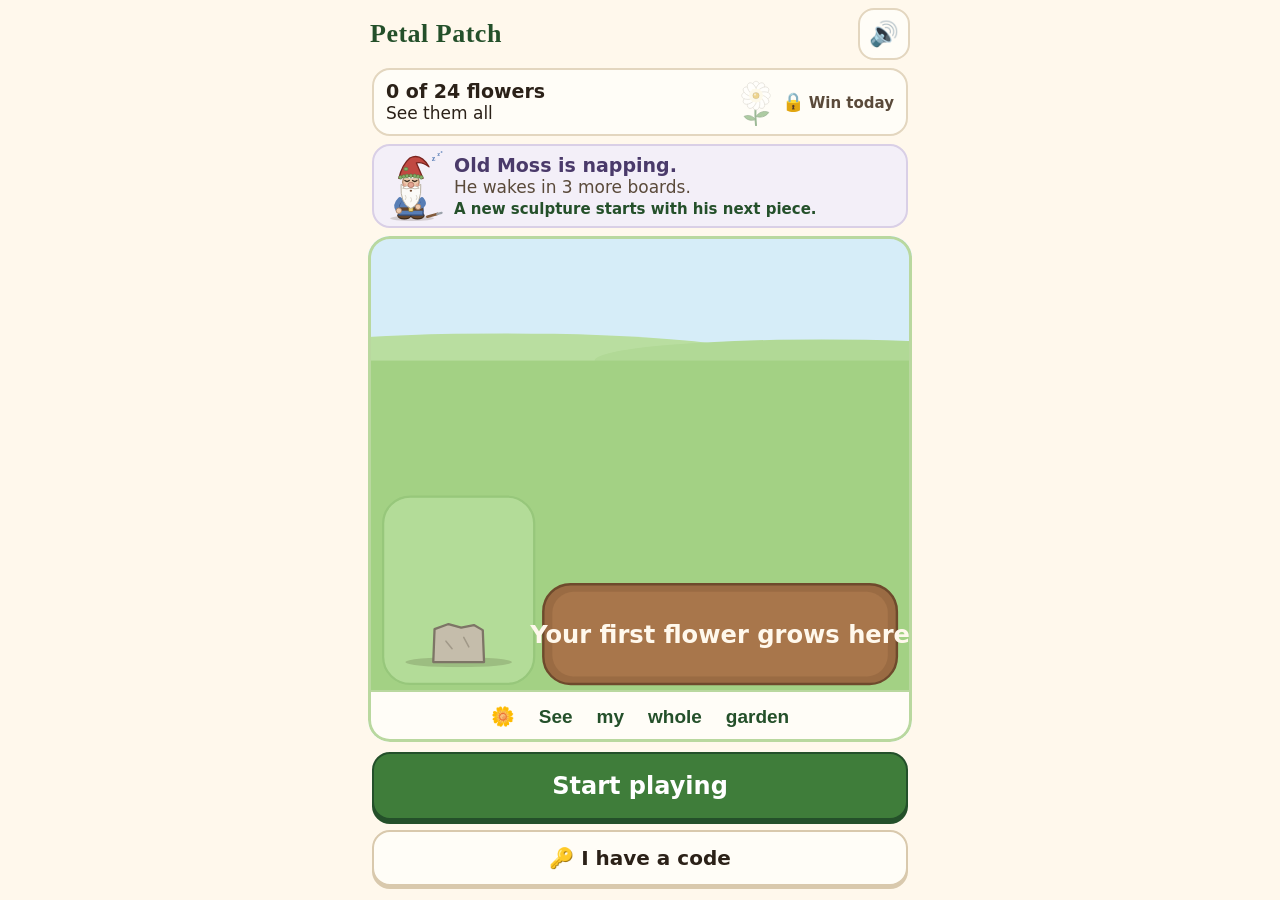
==== commit 0851e310: "Publish game files (v58c28aa)" ====
--- a/index.html
+++ b/index.html
@@ -7,7 +7,7 @@
   <meta name="robots" content="noindex">
   <title>Petal Patch</title>
   <link rel="icon" href="data:image/svg+xml,<svg xmlns='http://www.w3.org/2000/svg' viewBox='0 0 100 100'><text y='.9em' font-size='90'>🌷</text></svg>">
-  <link rel="stylesheet" href="css/style.css">
+  <link rel="stylesheet" href="v58c28aa/css/style.css">
 </head>
 <body>
   <div id="test-banner" class="test-banner hidden" role="status">
@@ -75,6 +75,6 @@
     </div>
     <div id="fx" class="fx" aria-hidden="true"></div>
   </div>
-  <script type="module" src="js/app.js"></script>
+  <script type="module" src="v58c28aa/js/app.js"></script>
 </body>
 </html>
--- a/v58c28aa/css/style.css
+++ b/v58c28aa/css/style.css
@@ -0,0 +1,524 @@
+/* Petal Patch: warm garden palette, large type, big targets (48px+). */
+
+:root {
+  --cream: #fff8ec;
+  --paper: #fffdf7;
+  --ink: #2b2118;
+  --ink-soft: #5a4a3a;
+  --leaf: #3f7d3a;
+  --leaf-dark: #24502a;
+  --grass: #8cc56b;
+  --petal: #d9467a;
+  --sun: #f5b82e;
+  --soil: #7a5230;
+  --sky: #cfe9f7;
+  --shadow: 0 6px 18px rgba(60, 40, 20, 0.18);
+  --emoji: "Apple Color Emoji", "Segoe UI Emoji", "Noto Color Emoji", "Segoe UI Symbol", sans-serif;
+  --tile: 60px;
+}
+
+* { box-sizing: border-box; }
+
+html, body {
+  margin: 0;
+  height: 100%;
+  background: var(--cream);
+  color: var(--ink);
+  font-family: system-ui, -apple-system, "Segoe UI", Roboto, Arial, sans-serif;
+  font-size: 20px;
+  line-height: 1.35;
+  -webkit-text-size-adjust: 100%;
+  -webkit-tap-highlight-color: transparent;
+  overscroll-behavior: none;
+}
+
+button {
+  font: inherit;
+  color: inherit;
+  touch-action: manipulation;
+  -webkit-user-select: none;
+  user-select: none;
+  cursor: pointer;
+}
+
+.hidden { display: none !important; }
+
+#app {
+  height: 100vh;
+  height: 100dvh;
+  max-width: 560px;
+  margin: 0 auto;
+  position: relative;
+  overflow: hidden;
+}
+
+.screen {
+  height: 100%;
+  display: flex;
+  flex-direction: column;
+  padding: env(safe-area-inset-top) 0 env(safe-area-inset-bottom);
+}
+
+/* ---- top bar ---- */
+.topbar {
+  display: flex;
+  align-items: center;
+  gap: 8px;
+  padding: 8px 10px;
+  min-height: 64px;
+}
+.brand {
+  -webkit-user-select: none;
+  user-select: none;
+  font-size: 26px;
+  margin: 0;
+  color: var(--leaf-dark);
+  letter-spacing: 0.5px;
+  flex: 1;
+  font-family: Georgia, "Times New Roman", serif;
+}
+.streak {
+  font-size: 18px;
+  font-weight: 700;
+  color: var(--ink-soft);
+  text-align: right;
+  line-height: 1.15;
+}
+.streak b { color: #c0661a; font-size: 22px; }
+.icon-btn {
+  min-width: 52px;
+  min-height: 52px;
+  border-radius: 16px;
+  border: 2px solid #e3d6bf;
+  background: var(--paper);
+  font-size: 24px;
+  font-family: var(--emoji), system-ui;
+}
+.icon-btn.wide { font-family: inherit; font-size: 20px; font-weight: 700; padding: 0 14px; color: var(--leaf-dark); }
+.board-title { flex: 1; text-align: center; font-weight: 800; font-size: 20px; color: var(--leaf-dark); }
+
+/* ---- buttons ---- */
+.btn {
+  min-height: 56px;
+  padding: 10px 18px;
+  border-radius: 18px;
+  border: 2px solid #d9c9ad;
+  background: var(--paper);
+  font-weight: 700;
+  font-size: 20px;
+  box-shadow: 0 3px 0 #d9c9ad;
+  transition: transform 80ms ease;
+}
+.btn:active { transform: translateY(2px); box-shadow: 0 1px 0 #d9c9ad; }
+.btn:disabled { opacity: 0.45; }
+.btn.primary {
+  background: var(--leaf);
+  border-color: var(--leaf-dark);
+  color: #fff;
+  box-shadow: 0 4px 0 var(--leaf-dark);
+}
+.btn.primary:active { box-shadow: 0 1px 0 var(--leaf-dark); }
+.btn.big { min-height: 68px; font-size: 24px; width: 100%; }
+.btn.gold { background: #ffd65a; border-color: #b8860b; box-shadow: 0 4px 0 #b8860b; color: #3a2a00; }
+.btn.link { background: none; border: none; box-shadow: none; color: var(--ink-soft); text-decoration: underline; font-weight: 600; }
+
+.actions {
+  padding: 10px 12px 14px;
+  display: flex;
+  flex-direction: column;
+  gap: 10px;
+  background: linear-gradient(to bottom, rgba(255, 248, 236, 0), var(--cream) 18%);
+}
+.actions .row { display: flex; gap: 10px; }
+.actions .row .btn { flex: 1; }
+.chest-btn { background: #fff1c2; border-color: #d8a92e; box-shadow: 0 3px 0 #d8a92e; animation: nudge 2.4s ease-in-out infinite; }
+#play-btn { animation: breathe 2.8s ease-in-out infinite; }
+
+@keyframes breathe { 0%, 100% { transform: scale(1); } 50% { transform: scale(1.025); } }
+@keyframes nudge { 0%, 88%, 100% { transform: rotate(0); } 92% { transform: rotate(-3deg); } 96% { transform: rotate(3deg); } }
+
+/* ---- collection strip ---- */
+.collection-strip {
+  margin: 0 12px 8px;
+  padding: 8px 12px;
+  min-height: 64px;
+  display: flex;
+  align-items: center;
+  gap: 10px;
+  border-radius: 18px;
+  border: 2px solid #e3d6bf;
+  background: var(--paper);
+  text-align: left;
+}
+.collection-strip .label { flex: 1; font-size: 17px; line-height: 1.2; }
+.collection-strip .label b { font-size: 19px; display: block; }
+.collection-strip .next { display: flex; align-items: center; gap: 6px; font-size: 15px; font-weight: 700; color: var(--ink-soft); }
+.collection-strip svg { width: 40px; height: 48px; }
+.locked-flower { opacity: 0.55; filter: saturate(0.7); }
+.lock { font-family: var(--emoji); font-size: 18px; }
+
+/* ---- the question-asker's corner (Old Moss in the garden skin) ---- */
+.sphinx-strip {
+  margin: 0 12px 8px;
+  padding: 4px 12px 4px 4px;
+  min-height: 76px;
+  display: flex;
+  align-items: center;
+  gap: 8px;
+  border-radius: 18px;
+  border: 2px solid #d9cfe6;
+  background: #f3eff8;
+  text-align: left;
+}
+.sphinx-strip .gnome { width: 68px; height: 72px; flex: none; }
+.sphinx-strip .sx-text { flex: 1; display: flex; flex-direction: column; line-height: 1.2; font-size: 17px; color: var(--ink-soft); }
+.sphinx-strip .sx-text b { font-size: 19px; color: #4a3a6a; }
+.sphinx-strip .sx-text small { font-size: 15px; font-weight: 700; color: var(--leaf-dark); margin-top: 2px; }
+.sphinx-strip.awake {
+  background: #fff1c2;
+  border-color: #d8a92e;
+  box-shadow: 0 3px 0 #d8a92e;
+  animation: awakeglow 2.2s ease-in-out infinite;
+}
+.sphinx-strip.awake .sx-text b { color: #8a4a00; font-size: 21px; }
+.sphinx-strip.awake .gnome { animation: bob 1.8s ease-in-out infinite; }
+.sphinx-strip:active { transform: translateY(2px); }
+@keyframes awakeglow { 0%, 100% { box-shadow: 0 3px 0 #d8a92e, 0 0 0 0 rgba(245, 184, 46, 0); } 50% { box-shadow: 0 3px 0 #d8a92e, 0 0 0 6px rgba(245, 184, 46, 0.45); } }
+@keyframes bob { 0%, 100% { transform: translateY(0); } 50% { transform: translateY(-4px); } }
+.gnome.asleep { filter: saturate(0.8); }
+.zzz text { animation: zfloat 3s ease-in-out infinite; }
+.zzz text:nth-child(2) { animation-delay: 0.5s; }
+.zzz text:nth-child(3) { animation-delay: 1s; }
+@keyframes zfloat { 0%, 100% { opacity: 0.25; } 50% { opacity: 1; } }
+
+/* ---- sculptures ---- */
+.sc-new { transform-box: fill-box; transform-origin: 50% 100%; animation: drop 0.9s cubic-bezier(0.2, 1.4, 0.4, 1) 0.35s both; }
+@keyframes drop { 0% { transform: translateY(-40px); opacity: 0; } 60% { opacity: 1; } 100% { transform: none; opacity: 1; } }
+.sc-grow { transform-box: fill-box; transform-origin: 50% 100%; animation: grow 1.2s ease-out 0.35s both; }
+.sheet .sx-pair { display: flex; justify-content: center; align-items: flex-end; gap: 4px; }
+.sheet .sx-pair .gnome { width: 124px; height: 130px; }
+.sheet > .gnome { width: 110px; height: 115px; }
+.sheet .sx-art .covered.shiver { animation: shiver 0.5s ease-in-out 0.3s 2; transform-origin: 50% 100%; }
+@keyframes shiver { 0%, 100% { transform: rotate(0); } 25% { transform: rotate(-3deg); } 75% { transform: rotate(3deg); } }
+.sheet .sx-art .unveil { animation: unveil 0.8s cubic-bezier(0.2, 1.4, 0.4, 1) both; }
+@keyframes unveil { 0% { transform: scale(0.6); opacity: 0; } 100% { transform: none; opacity: 1; } }
+.sheet .reveal-name { font-size: 34px; margin: 6px 0 4px; }
+.sheet .sx-goal { width: 90px; height: 108px; }
+.sheet .sx-art .sculpture { width: 150px; height: 180px; }
+.sheet .sx-visit { animation: nudge 2.4s ease-in-out infinite; }
+.sheet .news.sphinx-news { background: #fff1c2; border-color: #d8a92e; }
+.sculpture-grid { display: grid; grid-template-columns: repeat(3, 1fr); gap: 8px; }
+.sculpture-grid figure { margin: 0; text-align: center; font-size: 16px; line-height: 1.25; font-weight: 600; color: var(--ink-soft); }
+.sculpture-grid figure b { color: var(--ink); font-size: 17px; }
+.sculpture-grid svg { width: 100%; height: auto; max-height: 120px; }
+.sculpture-grid .covered.unknown { opacity: 0.35; }
+
+/* ---- garden ---- */
+.garden-scroll {
+  flex: 1;
+  min-height: 120px;
+  position: relative;
+  overflow: hidden;
+  margin: 0 8px;
+  border-radius: 22px;
+  background: #d6edf8;
+  cursor: pointer;
+}
+.garden-scroll::after { content: ""; position: absolute; inset: 0; border-radius: 22px; box-shadow: inset 0 0 0 3px #b9d89f; pointer-events: none; }
+#garden-scene { position: absolute; inset: 0 0 52px 0; }
+#garden-scene .garden-svg { width: 100%; height: 100%; }
+.garden-svg { display: block; }
+.whole-btn {
+  position: absolute;
+  left: 0;
+  right: 0;
+  bottom: 0;
+  height: 52px;
+  border: none;
+  border-top: 2px solid #b9d89f;
+  background: var(--paper);
+  color: var(--leaf-dark);
+  font-size: 19px;
+  font-weight: 800;
+  font-family: var(--emoji), system-ui;
+}
+.whole-btn:active { background: #f1f8e9; }
+.whole-btn.news { animation: nudge 2.4s ease-in-out infinite; background: #fff1c2; border-color: #d8a92e; }
+
+/* ---- the whole garden ---- */
+.screen.whole { position: absolute; inset: 0; z-index: 40; background: var(--cream); }
+.whole-title { flex: 1; display: flex; flex-direction: column; line-height: 1.2; }
+.whole-title b { font-size: 24px; color: var(--leaf-dark); font-family: Georgia, "Times New Roman", serif; }
+.whole-title span { font-size: 16px; color: var(--ink-soft); font-weight: 600; }
+.whole-hint { margin: 0 14px 6px; font-size: 16px; color: var(--ink-soft); }
+.whole-scroll { flex: 1; overflow-y: auto; -webkit-overflow-scrolling: touch; position: relative; padding: 0 8px 16px; }
+#whole-scene { border-radius: 22px; overflow: hidden; box-shadow: inset 0 0 0 3px #b9d89f; background: #d6edf8; }
+#whole-scene .item { cursor: pointer; }
+.whole-name {
+  position: absolute;
+  transform: translate(-50%, -100%);
+  background: var(--ink);
+  color: #fff;
+  font-weight: 800;
+  font-size: 19px;
+  padding: 6px 14px;
+  border-radius: 14px;
+  white-space: nowrap;
+  pointer-events: none;
+  z-index: 2;
+}
+.whole-close-2 { margin-top: 12px; }
+.bloom { transform-box: fill-box; transform-origin: 50% 100%; animation: bloom 1s cubic-bezier(0.2, 1.5, 0.4, 1) both; }
+@keyframes bloom { 0% { transform: scale(0) rotate(-20deg); opacity: 0; } 60% { opacity: 1; } 100% { transform: scale(1) rotate(0); opacity: 1; } }
+/* A new flower: a little sprout comes up, then the flower grows into place. */
+.grow { transform-box: fill-box; transform-origin: 50% 100%; animation: grow 1.4s ease-out both; }
+@keyframes grow { 0%, 22% { transform: scale(0.2, 0); opacity: 0; } 45% { transform: scale(0.35, 0.4); opacity: 1; } 100% { transform: none; opacity: 1; } }
+.sprout-tip { transform-box: fill-box; transform-origin: 50% 100%; animation: sprouttip 1.4s ease-out both; }
+@keyframes sprouttip { 0% { transform: scale(0); opacity: 0; } 18% { transform: scale(1); opacity: 1; } 40% { opacity: 1; } 55%, 100% { transform: scale(1); opacity: 0; } }
+.visitor.arrive { transform-box: fill-box; transform-origin: 50% 100%; animation: hop 1.2s ease-out 0.4s both; }
+@keyframes hop { 0% { transform: translateY(-80px) scale(0.4); opacity: 0; } 50% { transform: translateY(6px) scale(1.1); opacity: 1; } 70% { transform: translateY(-10px); } 100% { transform: none; } }
+.firefly { animation: twinkle 3s ease-in-out infinite; }
+@keyframes twinkle { 0%, 100% { opacity: 0.2; } 50% { opacity: 1; } }
+
+/* ---- play screen ---- */
+.progress { height: 12px; margin: 0 14px; background: #eadfca; border-radius: 6px; overflow: hidden; }
+.progress-fill { height: 100%; width: 0; background: linear-gradient(90deg, #7cc35a, #3f7d3a); border-radius: 6px; transition: width 300ms ease; }
+.tip {
+  margin: 8px 14px 0;
+  padding: 10px 14px;
+  background: #fff1c2;
+  border: 2px solid #e8c45a;
+  border-radius: 16px;
+  font-size: 19px;
+  font-weight: 600;
+  text-align: center;
+}
+.board-wrap { flex: 1; position: relative; display: flex; align-items: center; justify-content: center; padding: 8px; min-height: 0; }
+.board { position: relative; isolation: isolate; } /* tiles stack among themselves, never above a sheet */
+
+.tile {
+  position: absolute;
+  width: var(--tile);
+  height: var(--tile);
+  padding: 0;
+  border-radius: 22%;
+  border: 2px solid rgba(70, 45, 20, 0.35);
+  background: var(--bg, #fff);
+  box-shadow: 0 5px 0 rgba(110, 74, 40, 0.55), 0 7px 10px rgba(60, 40, 20, 0.25);
+  display: flex;
+  align-items: center;
+  justify-content: center;
+  transition: filter 220ms ease, transform 160ms ease, opacity 160ms ease;
+}
+.tile .face, .slot-tile .face {
+  font-family: var(--emoji);
+  font-size: calc(var(--tile) * 0.62);
+  line-height: 1;
+  pointer-events: none;
+}
+.tile.covered { filter: brightness(0.66) saturate(0.5); }
+.tile.exposed:active { transform: scale(0.94); }
+.tile.gone { opacity: 0; pointer-events: none; transform: scale(0.6); }
+.tile.reveal { animation: reveal 380ms ease-out; }
+@keyframes reveal { 0% { filter: brightness(0.66) saturate(0.5); transform: scale(0.96); } 60% { transform: scale(1.06); } 100% { filter: none; transform: none; } }
+.tile.shake { animation: shake 300ms ease; }
+@keyframes shake { 0%, 100% { transform: translateX(0); } 25% { transform: translateX(-4px); } 75% { transform: translateX(4px); } }
+.board.teach .tile.exposed { animation: glow 1.6s ease-in-out infinite; }
+@keyframes glow { 0%, 100% { box-shadow: 0 5px 0 rgba(110, 74, 40, 0.55), 0 0 0 0 rgba(245, 184, 46, 0); } 50% { box-shadow: 0 5px 0 rgba(110, 74, 40, 0.55), 0 0 0 6px rgba(245, 184, 46, 0.7); } }
+
+.tray-wrap { padding: 6px 10px 4px; }
+.tray {
+  --slot: 46px;
+  display: grid;
+  grid-template-columns: repeat(7, var(--slot));
+  justify-content: center;
+  gap: 5px;
+  padding: 8px;
+  border-radius: 20px;
+  background: #b98a5a;
+  box-shadow: inset 0 4px 0 rgba(0, 0, 0, 0.18), 0 2px 0 #8a6238;
+  border: 2px solid #8a6238;
+}
+.tray.danger { background: #c9705a; border-color: #9a4030; }
+.tray.shake { animation: shake 400ms ease; }
+.slot {
+  width: var(--slot);
+  height: var(--slot);
+  border-radius: 14px;
+  background: rgba(70, 40, 15, 0.28);
+  position: relative;
+}
+.slot-tile {
+  --tile: var(--slot);
+  position: absolute;
+  inset: 0;
+  border-radius: 14px;
+  background: var(--bg, #fff);
+  border: 2px solid rgba(70, 45, 20, 0.35);
+  display: flex;
+  align-items: center;
+  justify-content: center;
+}
+.slot-tile .face { font-size: calc(var(--slot) * 0.66); }
+.slot-tile.pop { animation: pop 340ms ease-in forwards; z-index: 3; }
+@keyframes pop { 0% { transform: scale(1); } 40% { transform: scale(1.3); filter: brightness(1.25); } 100% { transform: scale(0); opacity: 0; } }
+
+.play-actions { display: flex; align-items: center; gap: 10px; padding: 8px 12px 12px; }
+.tiles-left { flex: 1; font-size: 18px; color: var(--ink-soft); font-weight: 600; }
+.undo-btn { min-width: 150px; }
+
+/* ---- overlay sheets ---- */
+.overlay {
+  position: absolute;
+  inset: 0;
+  background: rgba(43, 33, 24, 0.45);
+  display: flex;
+  align-items: flex-end;
+  justify-content: center;
+  z-index: 50;
+  animation: fade 200ms ease;
+}
+@keyframes fade { from { opacity: 0; } to { opacity: 1; } }
+.sheet {
+  width: 100%;
+  max-height: 92%;
+  overflow-y: auto;
+  background: var(--paper);
+  border-radius: 28px 28px 0 0;
+  padding: 22px 20px calc(20px + env(safe-area-inset-bottom));
+  box-shadow: var(--shadow);
+  text-align: center;
+  animation: rise 320ms cubic-bezier(0.2, 1.2, 0.4, 1);
+}
+@keyframes rise { from { transform: translateY(40%); } to { transform: none; } }
+.sheet h2 { font-size: 30px; margin: 4px 0 10px; color: var(--leaf-dark); font-family: Georgia, "Times New Roman", serif; }
+.sheet p { margin: 8px 0; font-size: 20px; }
+.sheet .big-flower { width: 140px; height: 168px; }
+.sheet .stack { display: flex; flex-direction: column; gap: 10px; margin-top: 16px; }
+.sheet .row2 { display: flex; gap: 10px; }
+.sheet .row2 .btn { flex: 1; }
+.sheet .note { font-size: 17px; color: var(--ink-soft); }
+.sheet .news { background: #f1f8e9; border: 2px solid #b9d89f; border-radius: 16px; padding: 10px 12px; margin: 10px 0; font-weight: 600; }
+.sheet .news.gold { background: #fff6d0; border-color: #e8c45a; }
+.sheet .flower-row { display: flex; justify-content: center; gap: 6px; }
+.sheet .flower-row svg { width: 110px; height: 132px; }
+
+.gnome { width: 124px; height: 130px; }
+.riddle {
+  font-size: 24px;
+  font-weight: 700;
+  line-height: 1.3;
+  background: #fff6e0;
+  border: 2px dashed #d9b86a;
+  border-radius: 18px;
+  padding: 14px;
+  margin: 10px 0;
+}
+.draft-tag {
+  display: inline-block;
+  font-size: 13px;
+  font-weight: 800;
+  letter-spacing: 1px;
+  color: #fff;
+  background: #c0392b;
+  border-radius: 6px;
+  padding: 2px 8px;
+  margin-bottom: 6px;
+}
+.answer-row { display: flex; gap: 12px; }
+.answer-row .btn { flex: 1; min-height: 72px; font-size: 26px; }
+.verdict { font-size: 26px; font-weight: 800; margin: 6px 0; }
+.verdict.good { color: var(--leaf); }
+.verdict.soft { color: #b0562a; }
+.chest { width: 150px; height: 125px; }
+.chest.open .chest-glow { animation: glowpulse 1.2s ease-in-out infinite; transform-origin: 60px 46px; }
+@keyframes glowpulse { 0%, 100% { opacity: 0.6; } 50% { opacity: 1; } }
+.visitor-big { font-family: var(--emoji); font-size: 72px; line-height: 1.1; animation: hop 1s ease-out both; }
+
+.code-input {
+  width: 100%;
+  min-height: 64px;
+  font-size: 28px;
+  font-weight: 800;
+  text-align: center;
+  letter-spacing: 2px;
+  text-transform: uppercase;
+  border: 3px solid #d9c9ad;
+  border-radius: 18px;
+  padding: 8px;
+  background: #fff;
+  color: var(--ink);
+}
+.code-input:focus { outline: none; border-color: var(--leaf); }
+.msg-bad { color: #a8321f; font-weight: 700; }
+
+/* collection */
+.set-block { text-align: left; margin: 14px 0; }
+.set-block h3 { margin: 0 0 6px; font-size: 21px; }
+.set-block h3 small { font-weight: 600; color: var(--ink-soft); font-size: 16px; }
+.set-grid { display: grid; grid-template-columns: repeat(4, 1fr); gap: 6px; }
+.set-grid figure { margin: 0; text-align: center; font-size: 14px; line-height: 1.15; font-weight: 600; }
+.set-grid svg { width: 100%; height: auto; max-height: 90px; }
+.set-grid .unknown { opacity: 0.3; filter: grayscale(1); }
+.visitor-grid { display: flex; flex-wrap: wrap; gap: 6px; font-family: var(--emoji); font-size: 36px; }
+.visitor-grid .unknown { opacity: 0.2; filter: grayscale(1); }
+
+/* effects */
+.fx { position: absolute; inset: 0; pointer-events: none; z-index: 60; overflow: hidden; }
+.spark { position: absolute; width: 14px; height: 14px; border-radius: 50% 0; }
+.petal-fall { position: absolute; top: -30px; width: 18px; height: 12px; border-radius: 50% 50% 50% 0; animation: fall linear forwards; }
+@keyframes fall { to { transform: translateY(110vh) rotate(720deg); } }
+.cheer {
+  position: absolute;
+  font-size: 30px;
+  font-weight: 900;
+  color: #fff;
+  -webkit-text-stroke: 1.5px #7a3a12;
+  text-shadow: 0 3px 0 #7a3a12;
+  animation: cheer 900ms ease-out forwards;
+  white-space: nowrap;
+  font-family: Georgia, "Times New Roman", serif;
+}
+@keyframes cheer { 0% { transform: translate(-50%, 10px) scale(0.6); opacity: 0; } 25% { transform: translate(-50%, -6px) scale(1.15); opacity: 1; } 100% { transform: translate(-50%, -46px) scale(1); opacity: 0; } }
+
+@media (prefers-reduced-motion: reduce) {
+  *, *::before, *::after { animation-duration: 1ms !important; animation-iteration-count: 1 !important; transition-duration: 1ms !important; }
+}
+
+@media (max-height: 700px) {
+  .topbar { min-height: 56px; padding: 4px 10px; }
+  .collection-strip { min-height: 56px; margin-bottom: 6px; }
+  .sphinx-strip { min-height: 64px; margin-bottom: 6px; }
+  .sphinx-strip .gnome { width: 56px; height: 60px; }
+  .actions { padding: 8px 12px 10px; gap: 8px; }
+  .btn.big { min-height: 60px; }
+}
+
+/* ---- the owner's test mode ---- */
+.test-banner {
+  position: fixed;
+  top: 0;
+  left: 0;
+  right: 0;
+  z-index: 90;
+  height: 44px;
+  display: flex;
+  align-items: center;
+  gap: 8px;
+  padding: 0 8px 0 12px;
+  background: #3a2a6e;
+  color: #fff;
+  font-size: 17px;
+}
+.test-banner > span { flex: 1; white-space: nowrap; overflow: hidden; text-overflow: ellipsis; }
+.test-banner #test-day { font-size: 14px; opacity: 0.85; }
+.test-btn { min-height: 36px; padding: 2px 14px; border-radius: 12px; border: 2px solid #fff; background: transparent; color: #fff; font-weight: 700; font-size: 17px; }
+body.testing #app { height: calc(100vh - 44px); height: calc(100dvh - 44px); margin-top: 44px; }
+.test-panel { text-align: left; display: flex; flex-direction: column; gap: 10px; margin-bottom: 14px; }
+.test-panel h3 { margin: 12px 0 0; font-size: 19px; color: var(--leaf-dark); }
+.test-grid { display: grid; grid-template-columns: repeat(6, 1fr); gap: 6px; }
+.test-grid .btn { padding: 6px 0; min-height: 52px; }
+.test-row { display: flex; gap: 8px; }
+.test-row input { flex: 1; min-width: 0; min-height: 52px; font: inherit; font-size: 18px; padding: 6px 10px; border-radius: 14px; border: 2px solid #d9c9ad; background: #fff; }
+.test-row .btn { flex: none; }
+.test-row.test-col { flex-direction: column; }
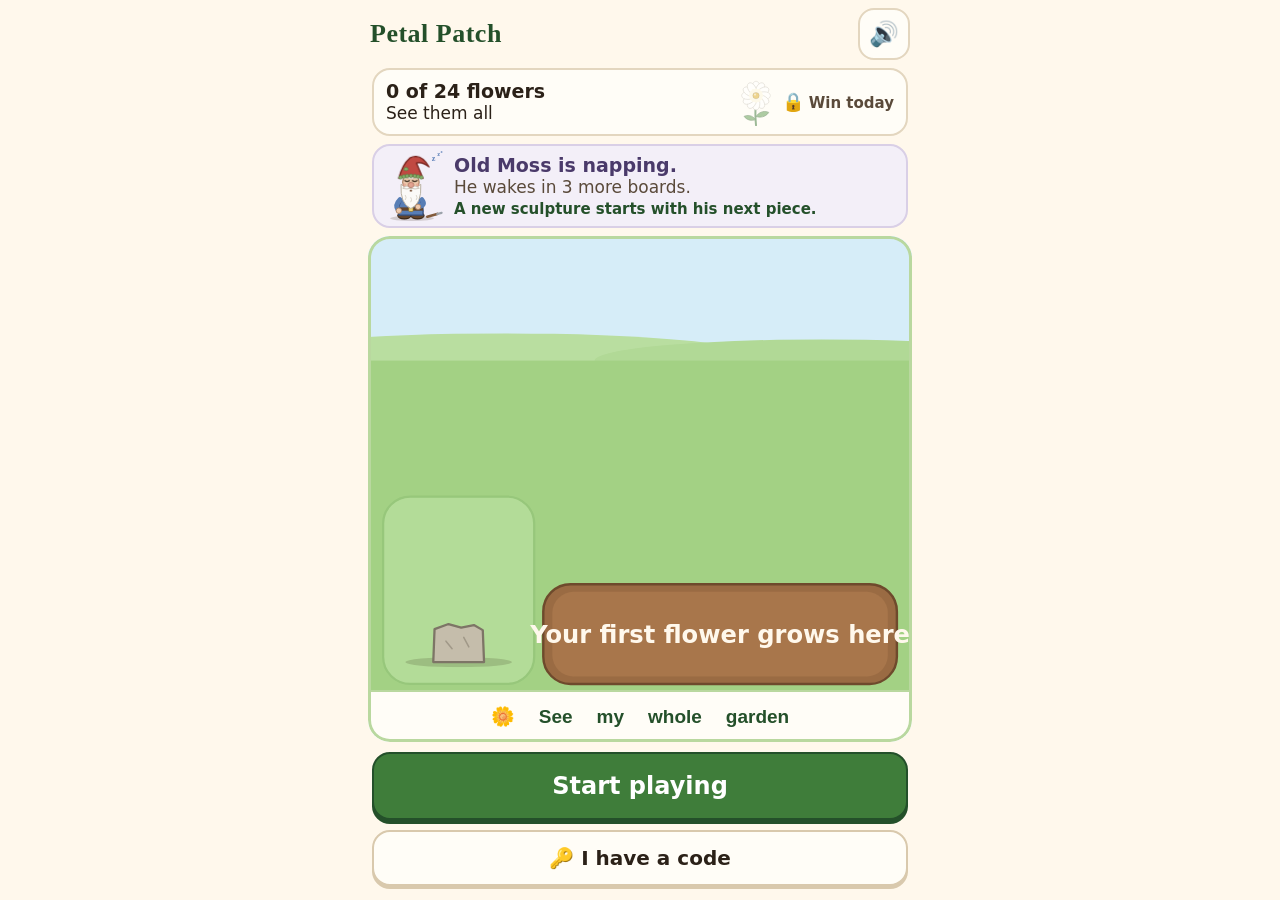
==== commit c9010362: "Publish game files (v2b7d2ba)" ====
--- a/index.html
+++ b/index.html
@@ -7,7 +7,7 @@
   <meta name="robots" content="noindex">
   <title>Petal Patch</title>
   <link rel="icon" href="data:image/svg+xml,<svg xmlns='http://www.w3.org/2000/svg' viewBox='0 0 100 100'><text y='.9em' font-size='90'>🌷</text></svg>">
-  <link rel="stylesheet" href="v58c28aa/css/style.css">
+  <link rel="stylesheet" href="v2b7d2ba/css/style.css">
 </head>
 <body>
   <div id="test-banner" class="test-banner hidden" role="status">
@@ -75,6 +75,6 @@
     </div>
     <div id="fx" class="fx" aria-hidden="true"></div>
   </div>
-  <script type="module" src="v58c28aa/js/app.js"></script>
+  <script type="module" src="v2b7d2ba/js/app.js"></script>
 </body>
 </html>
--- a/v2b7d2ba/css/style.css
+++ b/v2b7d2ba/css/style.css
@@ -0,0 +1,528 @@
+/* Petal Patch: warm garden palette, large type, big targets (48px+). */
+
+:root {
+  --cream: #fff8ec;
+  --paper: #fffdf7;
+  --ink: #2b2118;
+  --ink-soft: #5a4a3a;
+  --leaf: #3f7d3a;
+  --leaf-dark: #24502a;
+  --grass: #8cc56b;
+  --petal: #d9467a;
+  --sun: #f5b82e;
+  --soil: #7a5230;
+  --sky: #cfe9f7;
+  --shadow: 0 6px 18px rgba(60, 40, 20, 0.18);
+  --emoji: "Apple Color Emoji", "Segoe UI Emoji", "Noto Color Emoji", "Segoe UI Symbol", sans-serif;
+  --tile: 60px;
+}
+
+* { box-sizing: border-box; }
+
+html, body {
+  margin: 0;
+  height: 100%;
+  background: var(--cream);
+  color: var(--ink);
+  font-family: system-ui, -apple-system, "Segoe UI", Roboto, Arial, sans-serif;
+  font-size: 20px;
+  line-height: 1.35;
+  -webkit-text-size-adjust: 100%;
+  -webkit-tap-highlight-color: transparent;
+  overscroll-behavior: none;
+}
+
+button {
+  font: inherit;
+  color: inherit;
+  touch-action: manipulation;
+  -webkit-user-select: none;
+  user-select: none;
+  cursor: pointer;
+}
+
+.hidden { display: none !important; }
+
+#app {
+  height: 100vh;
+  height: 100dvh;
+  max-width: 560px;
+  margin: 0 auto;
+  position: relative;
+  overflow: hidden;
+}
+
+.screen {
+  height: 100%;
+  display: flex;
+  flex-direction: column;
+  padding: env(safe-area-inset-top) 0 env(safe-area-inset-bottom);
+}
+
+/* ---- top bar ---- */
+.topbar {
+  display: flex;
+  align-items: center;
+  gap: 8px;
+  padding: 8px 10px;
+  min-height: 64px;
+}
+.brand {
+  -webkit-user-select: none;
+  user-select: none;
+  font-size: 26px;
+  margin: 0;
+  color: var(--leaf-dark);
+  letter-spacing: 0.5px;
+  flex: 1;
+  font-family: Georgia, "Times New Roman", serif;
+}
+.streak {
+  font-size: 18px;
+  font-weight: 700;
+  color: var(--ink-soft);
+  text-align: right;
+  line-height: 1.15;
+}
+.streak b { color: #c0661a; font-size: 22px; }
+.icon-btn {
+  min-width: 52px;
+  min-height: 52px;
+  border-radius: 16px;
+  border: 2px solid #e3d6bf;
+  background: var(--paper);
+  font-size: 24px;
+  font-family: var(--emoji), system-ui;
+}
+.icon-btn.wide { font-family: inherit; font-size: 20px; font-weight: 700; padding: 0 14px; color: var(--leaf-dark); }
+.board-title { flex: 1; text-align: center; font-weight: 800; font-size: 20px; color: var(--leaf-dark); }
+
+/* ---- buttons ---- */
+.btn {
+  min-height: 56px;
+  padding: 10px 18px;
+  border-radius: 18px;
+  border: 2px solid #d9c9ad;
+  background: var(--paper);
+  font-weight: 700;
+  font-size: 20px;
+  box-shadow: 0 3px 0 #d9c9ad;
+  transition: transform 80ms ease;
+}
+.btn:active { transform: translateY(2px); box-shadow: 0 1px 0 #d9c9ad; }
+.btn:disabled { opacity: 0.45; }
+.btn.primary {
+  background: var(--leaf);
+  border-color: var(--leaf-dark);
+  color: #fff;
+  box-shadow: 0 4px 0 var(--leaf-dark);
+}
+.btn.primary:active { box-shadow: 0 1px 0 var(--leaf-dark); }
+.btn.big { min-height: 68px; font-size: 24px; width: 100%; }
+.btn.gold { background: #ffd65a; border-color: #b8860b; box-shadow: 0 4px 0 #b8860b; color: #3a2a00; }
+.btn.link { background: none; border: none; box-shadow: none; color: var(--ink-soft); text-decoration: underline; font-weight: 600; }
+
+.actions {
+  padding: 10px 12px 14px;
+  display: flex;
+  flex-direction: column;
+  gap: 10px;
+  background: linear-gradient(to bottom, rgba(255, 248, 236, 0), var(--cream) 18%);
+}
+.actions .row { display: flex; gap: 10px; }
+.actions .row .btn { flex: 1; }
+.chest-btn { background: #fff1c2; border-color: #d8a92e; box-shadow: 0 3px 0 #d8a92e; animation: nudge 2.4s ease-in-out infinite; }
+#play-btn { animation: breathe 2.8s ease-in-out infinite; }
+
+@keyframes breathe { 0%, 100% { transform: scale(1); } 50% { transform: scale(1.025); } }
+@keyframes nudge { 0%, 88%, 100% { transform: rotate(0); } 92% { transform: rotate(-3deg); } 96% { transform: rotate(3deg); } }
+
+/* ---- collection strip ---- */
+.collection-strip {
+  margin: 0 12px 8px;
+  padding: 8px 12px;
+  min-height: 64px;
+  display: flex;
+  align-items: center;
+  gap: 10px;
+  border-radius: 18px;
+  border: 2px solid #e3d6bf;
+  background: var(--paper);
+  text-align: left;
+}
+.collection-strip .label { flex: 1; font-size: 17px; line-height: 1.2; }
+.collection-strip .label b { font-size: 19px; display: block; }
+.collection-strip .next { display: flex; align-items: center; gap: 6px; font-size: 15px; font-weight: 700; color: var(--ink-soft); }
+.collection-strip svg { width: 40px; height: 48px; }
+.locked-flower { opacity: 0.55; filter: saturate(0.7); }
+.lock { font-family: var(--emoji); font-size: 18px; }
+
+/* ---- the question-asker's corner (Old Moss in the garden skin) ---- */
+.sphinx-strip {
+  margin: 0 12px 8px;
+  padding: 4px 12px 4px 4px;
+  min-height: 76px;
+  display: flex;
+  align-items: center;
+  gap: 8px;
+  border-radius: 18px;
+  border: 2px solid #d9cfe6;
+  background: #f3eff8;
+  text-align: left;
+}
+.sphinx-strip .gnome { width: 68px; height: 72px; flex: none; }
+.sphinx-strip .sx-text { flex: 1; display: flex; flex-direction: column; line-height: 1.2; font-size: 17px; color: var(--ink-soft); }
+.sphinx-strip .sx-text b { font-size: 19px; color: #4a3a6a; }
+.sphinx-strip .sx-text small { font-size: 15px; font-weight: 700; color: var(--leaf-dark); margin-top: 2px; }
+.sphinx-strip.awake {
+  background: #fff1c2;
+  border-color: #d8a92e;
+  box-shadow: 0 3px 0 #d8a92e;
+  animation: awakeglow 2.2s ease-in-out infinite;
+}
+.sphinx-strip.awake .sx-text b { color: #8a4a00; font-size: 21px; }
+.sphinx-strip.awake .gnome { animation: bob 1.8s ease-in-out infinite; }
+.sphinx-strip:active { transform: translateY(2px); }
+@keyframes awakeglow { 0%, 100% { box-shadow: 0 3px 0 #d8a92e, 0 0 0 0 rgba(245, 184, 46, 0); } 50% { box-shadow: 0 3px 0 #d8a92e, 0 0 0 6px rgba(245, 184, 46, 0.45); } }
+@keyframes bob { 0%, 100% { transform: translateY(0); } 50% { transform: translateY(-4px); } }
+.gnome.asleep { filter: saturate(0.8); }
+.zzz text { animation: zfloat 3s ease-in-out infinite; }
+.zzz text:nth-child(2) { animation-delay: 0.5s; }
+.zzz text:nth-child(3) { animation-delay: 1s; }
+@keyframes zfloat { 0%, 100% { opacity: 0.25; } 50% { opacity: 1; } }
+
+/* ---- sculptures ---- */
+.sc-new { transform-box: fill-box; transform-origin: 50% 100%; animation: drop 0.9s cubic-bezier(0.2, 1.4, 0.4, 1) 0.35s both; }
+@keyframes drop { 0% { transform: translateY(-40px); opacity: 0; } 60% { opacity: 1; } 100% { transform: none; opacity: 1; } }
+.sc-grow { transform-box: fill-box; transform-origin: 50% 100%; animation: grow 1.2s ease-out 0.35s both; }
+.sheet .sx-pair { display: flex; justify-content: center; align-items: flex-end; gap: 4px; }
+.sheet .sx-pair .gnome { width: 124px; height: 130px; }
+.sheet > .gnome { width: 110px; height: 115px; }
+.sheet .sx-art .covered.shiver { animation: shiver 0.5s ease-in-out 0.3s 2; transform-origin: 50% 100%; }
+@keyframes shiver { 0%, 100% { transform: rotate(0); } 25% { transform: rotate(-3deg); } 75% { transform: rotate(3deg); } }
+.sheet .sx-art .unveil { animation: unveil 0.8s cubic-bezier(0.2, 1.4, 0.4, 1) both; }
+@keyframes unveil { 0% { transform: scale(0.6); opacity: 0; } 100% { transform: none; opacity: 1; } }
+.sheet .reveal-name { font-size: 34px; margin: 6px 0 4px; }
+.sheet .sx-goal { width: 90px; height: 108px; }
+.sheet .sx-art .sculpture { width: 150px; height: 180px; }
+.sheet .sx-visit { animation: nudge 2.4s ease-in-out infinite; }
+.sheet .news.sphinx-news { background: #fff1c2; border-color: #d8a92e; }
+.sculpture-grid { display: grid; grid-template-columns: repeat(3, 1fr); gap: 8px; }
+.sculpture-grid figure { margin: 0; text-align: center; font-size: 16px; line-height: 1.25; font-weight: 600; color: var(--ink-soft); }
+.sculpture-grid figure b { color: var(--ink); font-size: 17px; }
+.sculpture-grid svg { width: 100%; height: auto; max-height: 120px; }
+.sculpture-grid .covered.unknown { opacity: 0.35; }
+
+/* ---- garden ---- */
+.garden-scroll {
+  flex: 1;
+  min-height: 120px;
+  position: relative;
+  overflow: hidden;
+  margin: 0 8px;
+  border-radius: 22px;
+  background: #d6edf8;
+  cursor: pointer;
+}
+.garden-scroll::after { content: ""; position: absolute; inset: 0; border-radius: 22px; box-shadow: inset 0 0 0 3px #b9d89f; pointer-events: none; }
+#garden-scene { position: absolute; inset: 0 0 52px 0; }
+#garden-scene .garden-svg { width: 100%; height: 100%; }
+.garden-svg { display: block; }
+.whole-btn {
+  position: absolute;
+  left: 0;
+  right: 0;
+  bottom: 0;
+  height: 52px;
+  border: none;
+  border-top: 2px solid #b9d89f;
+  background: var(--paper);
+  color: var(--leaf-dark);
+  font-size: 19px;
+  font-weight: 800;
+  font-family: var(--emoji), system-ui;
+}
+.whole-btn:active { background: #f1f8e9; }
+.whole-btn.news { animation: nudge 2.4s ease-in-out infinite; background: #fff1c2; border-color: #d8a92e; }
+
+/* ---- the whole garden ---- */
+.screen.whole { position: absolute; inset: 0; z-index: 40; background: var(--cream); }
+.whole-title { flex: 1; display: flex; flex-direction: column; line-height: 1.2; }
+.whole-title b { font-size: 24px; color: var(--leaf-dark); font-family: Georgia, "Times New Roman", serif; }
+.whole-title span { font-size: 16px; color: var(--ink-soft); font-weight: 600; }
+.whole-hint { margin: 0 14px 6px; font-size: 16px; color: var(--ink-soft); }
+.whole-scroll { flex: 1; overflow-y: auto; -webkit-overflow-scrolling: touch; position: relative; padding: 0 8px 16px; }
+#whole-scene { border-radius: 22px; overflow: hidden; box-shadow: inset 0 0 0 3px #b9d89f; background: #d6edf8; }
+#whole-scene .item { cursor: pointer; }
+.whole-name {
+  position: absolute;
+  transform: translate(-50%, -100%);
+  background: var(--ink);
+  color: #fff;
+  font-weight: 800;
+  font-size: 19px;
+  padding: 6px 14px;
+  border-radius: 14px;
+  white-space: nowrap;
+  pointer-events: none;
+  z-index: 2;
+}
+.whole-close-2 { margin-top: 12px; }
+.bloom { transform-box: fill-box; transform-origin: 50% 100%; animation: bloom 1s cubic-bezier(0.2, 1.5, 0.4, 1) both; }
+@keyframes bloom { 0% { transform: scale(0) rotate(-20deg); opacity: 0; } 60% { opacity: 1; } 100% { transform: scale(1) rotate(0); opacity: 1; } }
+/* A new flower: a little sprout comes up, then the flower grows into place. */
+.grow { transform-box: fill-box; transform-origin: 50% 100%; animation: grow 1.4s ease-out both; }
+@keyframes grow { 0%, 22% { transform: scale(0.2, 0); opacity: 0; } 45% { transform: scale(0.35, 0.4); opacity: 1; } 100% { transform: none; opacity: 1; } }
+.sprout-tip { transform-box: fill-box; transform-origin: 50% 100%; animation: sprouttip 1.4s ease-out both; }
+@keyframes sprouttip { 0% { transform: scale(0); opacity: 0; } 18% { transform: scale(1); opacity: 1; } 40% { opacity: 1; } 55%, 100% { transform: scale(1); opacity: 0; } }
+.visitor.arrive { transform-box: fill-box; transform-origin: 50% 100%; animation: hop 1.2s ease-out 0.4s both; }
+@keyframes hop { 0% { transform: translateY(-80px) scale(0.4); opacity: 0; } 50% { transform: translateY(6px) scale(1.1); opacity: 1; } 70% { transform: translateY(-10px); } 100% { transform: none; } }
+.firefly { animation: twinkle 3s ease-in-out infinite; }
+@keyframes twinkle { 0%, 100% { opacity: 0.2; } 50% { opacity: 1; } }
+
+/* ---- play screen ---- */
+.progress { height: 12px; margin: 0 14px; background: #eadfca; border-radius: 6px; overflow: hidden; }
+.progress-fill { height: 100%; width: 0; background: linear-gradient(90deg, #7cc35a, #3f7d3a); border-radius: 6px; transition: width 300ms ease; }
+.tip {
+  margin: 8px 14px 0;
+  padding: 10px 14px;
+  background: #fff1c2;
+  border: 2px solid #e8c45a;
+  border-radius: 16px;
+  font-size: 19px;
+  font-weight: 600;
+  text-align: center;
+}
+.board-wrap { flex: 1; position: relative; display: flex; align-items: center; justify-content: center; padding: 8px; min-height: 0; }
+.board { position: relative; isolation: isolate; } /* tiles stack among themselves, never above a sheet */
+
+.tile {
+  position: absolute;
+  width: var(--tile);
+  height: var(--tile);
+  padding: 0;
+  border-radius: 22%;
+  border: 2px solid rgba(70, 45, 20, 0.35);
+  background: var(--bg, #fff);
+  box-shadow: 0 5px 0 rgba(110, 74, 40, 0.55), 0 7px 10px rgba(60, 40, 20, 0.25);
+  display: flex;
+  align-items: center;
+  justify-content: center;
+  transition: filter 220ms ease, transform 160ms ease, opacity 160ms ease;
+}
+.tile .face, .slot-tile .face {
+  font-family: var(--emoji);
+  font-size: calc(var(--tile) * 0.62);
+  line-height: 1;
+  pointer-events: none;
+}
+.tile.covered { filter: brightness(0.66) saturate(0.5); }
+.tile.exposed:active { transform: scale(0.94); }
+.tile.gone { opacity: 0; pointer-events: none; transform: scale(0.6); }
+.tile.reveal { animation: reveal 380ms ease-out; }
+@keyframes reveal { 0% { filter: brightness(0.66) saturate(0.5); transform: scale(0.96); } 60% { transform: scale(1.06); } 100% { filter: none; transform: none; } }
+.tile.shake { animation: shake 300ms ease; }
+@keyframes shake { 0%, 100% { transform: translateX(0); } 25% { transform: translateX(-4px); } 75% { transform: translateX(4px); } }
+.board.teach .tile.exposed { animation: glow 1.6s ease-in-out infinite; }
+@keyframes glow { 0%, 100% { box-shadow: 0 5px 0 rgba(110, 74, 40, 0.55), 0 0 0 0 rgba(245, 184, 46, 0); } 50% { box-shadow: 0 5px 0 rgba(110, 74, 40, 0.55), 0 0 0 6px rgba(245, 184, 46, 0.7); } }
+
+.tray-wrap { padding: 6px 10px 4px; }
+.tray {
+  --slot: 46px;
+  display: grid;
+  grid-template-columns: repeat(7, var(--slot));
+  justify-content: center;
+  gap: 5px;
+  padding: 8px;
+  border-radius: 20px;
+  background: #b98a5a;
+  box-shadow: inset 0 4px 0 rgba(0, 0, 0, 0.18), 0 2px 0 #8a6238;
+  border: 2px solid #8a6238;
+}
+.tray.danger { background: #c9705a; border-color: #9a4030; }
+.tray.shake { animation: shake 400ms ease; }
+.slot {
+  width: var(--slot);
+  height: var(--slot);
+  border-radius: 14px;
+  background: rgba(70, 40, 15, 0.28);
+  position: relative;
+}
+.slot-tile {
+  --tile: var(--slot);
+  position: absolute;
+  inset: 0;
+  border-radius: 14px;
+  background: var(--bg, #fff);
+  border: 2px solid rgba(70, 45, 20, 0.35);
+  display: flex;
+  align-items: center;
+  justify-content: center;
+}
+.slot-tile .face { font-size: calc(var(--slot) * 0.66); }
+.slot-tile.pop { animation: pop 340ms ease-in forwards; z-index: 3; }
+@keyframes pop { 0% { transform: scale(1); } 40% { transform: scale(1.3); filter: brightness(1.25); } 100% { transform: scale(0); opacity: 0; } }
+
+.play-actions { display: flex; align-items: center; gap: 10px; padding: 8px 12px 12px; }
+.tiles-left { flex: 1; font-size: 18px; color: var(--ink-soft); font-weight: 600; }
+.undo-btn { min-width: 150px; }
+
+/* ---- overlay sheets ---- */
+.overlay {
+  position: absolute;
+  inset: 0;
+  background: rgba(43, 33, 24, 0.45);
+  display: flex;
+  align-items: flex-end;
+  justify-content: center;
+  z-index: 50;
+  animation: fade 200ms ease;
+}
+@keyframes fade { from { opacity: 0; } to { opacity: 1; } }
+.sheet {
+  width: 100%;
+  max-height: 92%;
+  overflow-y: auto;
+  background: var(--paper);
+  border-radius: 28px 28px 0 0;
+  padding: 22px 20px calc(20px + env(safe-area-inset-bottom));
+  box-shadow: var(--shadow);
+  text-align: center;
+  animation: rise 320ms cubic-bezier(0.2, 1.2, 0.4, 1);
+}
+@keyframes rise { from { transform: translateY(40%); } to { transform: none; } }
+.sheet h2 { font-size: 30px; margin: 4px 0 10px; color: var(--leaf-dark); font-family: Georgia, "Times New Roman", serif; }
+.sheet p { margin: 8px 0; font-size: 20px; }
+.sheet .big-flower { width: 140px; height: 168px; }
+.sheet .stack { display: flex; flex-direction: column; gap: 10px; margin-top: 16px; }
+.sheet .row2 { display: flex; gap: 10px; }
+.sheet .row2 .btn { flex: 1; }
+.sheet .note { font-size: 17px; color: var(--ink-soft); }
+.sheet .news { background: #f1f8e9; border: 2px solid #b9d89f; border-radius: 16px; padding: 10px 12px; margin: 10px 0; font-weight: 600; }
+.sheet .news.gold { background: #fff6d0; border-color: #e8c45a; }
+.sheet .flower-row { display: flex; justify-content: center; gap: 6px; }
+.sheet .flower-row svg { width: 110px; height: 132px; }
+
+.gnome { width: 124px; height: 130px; }
+.riddle {
+  font-size: 24px;
+  font-weight: 700;
+  line-height: 1.3;
+  background: #fff6e0;
+  border: 2px dashed #d9b86a;
+  border-radius: 18px;
+  padding: 14px;
+  margin: 10px 0;
+}
+.draft-tag {
+  display: inline-block;
+  font-size: 13px;
+  font-weight: 800;
+  letter-spacing: 1px;
+  color: #fff;
+  background: #c0392b;
+  border-radius: 6px;
+  padding: 2px 8px;
+  margin-bottom: 6px;
+}
+.answer-row { display: flex; gap: 12px; }
+.answer-row .btn { flex: 1; min-height: 72px; font-size: 26px; }
+.verdict { font-size: 26px; font-weight: 800; margin: 6px 0; }
+.verdict.good { color: var(--leaf); }
+.verdict.soft { color: #b0562a; }
+.chest { width: 150px; height: 125px; }
+.chest.open .chest-glow { animation: glowpulse 1.2s ease-in-out infinite; transform-origin: 60px 46px; }
+@keyframes glowpulse { 0%, 100% { opacity: 0.6; } 50% { opacity: 1; } }
+.visitor-big { line-height: 0; animation: hop 1s ease-out both; }
+.visitor-big .visitor-pic { width: 150px; height: 135px; }
+
+.code-input {
+  width: 100%;
+  min-height: 64px;
+  font-size: 28px;
+  font-weight: 800;
+  text-align: center;
+  letter-spacing: 2px;
+  text-transform: uppercase;
+  border: 3px solid #d9c9ad;
+  border-radius: 18px;
+  padding: 8px;
+  background: #fff;
+  color: var(--ink);
+}
+.code-input:focus { outline: none; border-color: var(--leaf); }
+.msg-bad { color: #a8321f; font-weight: 700; }
+
+/* collection */
+.set-block { text-align: left; margin: 14px 0; }
+.set-block h3 { margin: 0 0 6px; font-size: 21px; }
+.set-block h3 small { font-weight: 600; color: var(--ink-soft); font-size: 16px; }
+.set-grid { display: grid; grid-template-columns: repeat(4, 1fr); gap: 6px; }
+.set-grid figure { margin: 0; text-align: center; font-size: 14px; line-height: 1.15; font-weight: 600; }
+.set-grid svg { width: 100%; height: auto; max-height: 90px; }
+.set-grid .unknown { opacity: 0.3; filter: grayscale(1); }
+.visitor-grid { display: grid; grid-template-columns: repeat(5, 1fr); gap: 6px; }
+.visitor-grid figure { margin: 0; text-align: center; font-size: 13px; line-height: 1.15; font-weight: 600; }
+.visitor-grid .visitor-pic { width: 100%; height: auto; max-height: 60px; }
+/* Not found yet: a plain question mark, no outline that gives the animal away. */
+.visitor-grid .visitor-unknown { display: flex; align-items: center; justify-content: center; aspect-ratio: 40 / 36; border-radius: 12px; background: #e9e1d2; color: #9a8c76; font: 800 26px Georgia, serif; }
+
+/* effects */
+.fx { position: absolute; inset: 0; pointer-events: none; z-index: 60; overflow: hidden; }
+.spark { position: absolute; width: 14px; height: 14px; border-radius: 50% 0; }
+.petal-fall { position: absolute; top: -30px; width: 18px; height: 12px; border-radius: 50% 50% 50% 0; animation: fall linear forwards; }
+@keyframes fall { to { transform: translateY(110vh) rotate(720deg); } }
+.cheer {
+  position: absolute;
+  font-size: 30px;
+  font-weight: 900;
+  color: #fff;
+  -webkit-text-stroke: 1.5px #7a3a12;
+  text-shadow: 0 3px 0 #7a3a12;
+  animation: cheer 900ms ease-out forwards;
+  white-space: nowrap;
+  font-family: Georgia, "Times New Roman", serif;
+}
+@keyframes cheer { 0% { transform: translate(-50%, 10px) scale(0.6); opacity: 0; } 25% { transform: translate(-50%, -6px) scale(1.15); opacity: 1; } 100% { transform: translate(-50%, -46px) scale(1); opacity: 0; } }
+
+@media (prefers-reduced-motion: reduce) {
+  *, *::before, *::after { animation-duration: 1ms !important; animation-iteration-count: 1 !important; transition-duration: 1ms !important; }
+}
+
+@media (max-height: 700px) {
+  .topbar { min-height: 56px; padding: 4px 10px; }
+  .collection-strip { min-height: 56px; margin-bottom: 6px; }
+  .sphinx-strip { min-height: 64px; margin-bottom: 6px; }
+  .sphinx-strip .gnome { width: 56px; height: 60px; }
+  .actions { padding: 8px 12px 10px; gap: 8px; }
+  .btn.big { min-height: 60px; }
+}
+
+/* ---- the owner's test mode ---- */
+.test-banner {
+  position: fixed;
+  top: 0;
+  left: 0;
+  right: 0;
+  z-index: 90;
+  height: 44px;
+  display: flex;
+  align-items: center;
+  gap: 8px;
+  padding: 0 8px 0 12px;
+  background: #3a2a6e;
+  color: #fff;
+  font-size: 17px;
+}
+.test-banner > span { flex: 1; white-space: nowrap; overflow: hidden; text-overflow: ellipsis; }
+.test-banner #test-day { font-size: 14px; opacity: 0.85; }
+.test-btn { min-height: 36px; padding: 2px 14px; border-radius: 12px; border: 2px solid #fff; background: transparent; color: #fff; font-weight: 700; font-size: 17px; }
+body.testing #app { height: calc(100vh - 44px); height: calc(100dvh - 44px); margin-top: 44px; }
+.test-panel { text-align: left; display: flex; flex-direction: column; gap: 10px; margin-bottom: 14px; }
+.test-panel h3 { margin: 12px 0 0; font-size: 19px; color: var(--leaf-dark); }
+.test-grid { display: grid; grid-template-columns: repeat(6, 1fr); gap: 6px; }
+.test-grid .btn { padding: 6px 0; min-height: 52px; }
+.test-row { display: flex; gap: 8px; }
+.test-row input { flex: 1; min-width: 0; min-height: 52px; font: inherit; font-size: 18px; padding: 6px 10px; border-radius: 14px; border: 2px solid #d9c9ad; background: #fff; }
+.test-row .btn { flex: none; }
+.test-row.test-col { flex-direction: column; }
